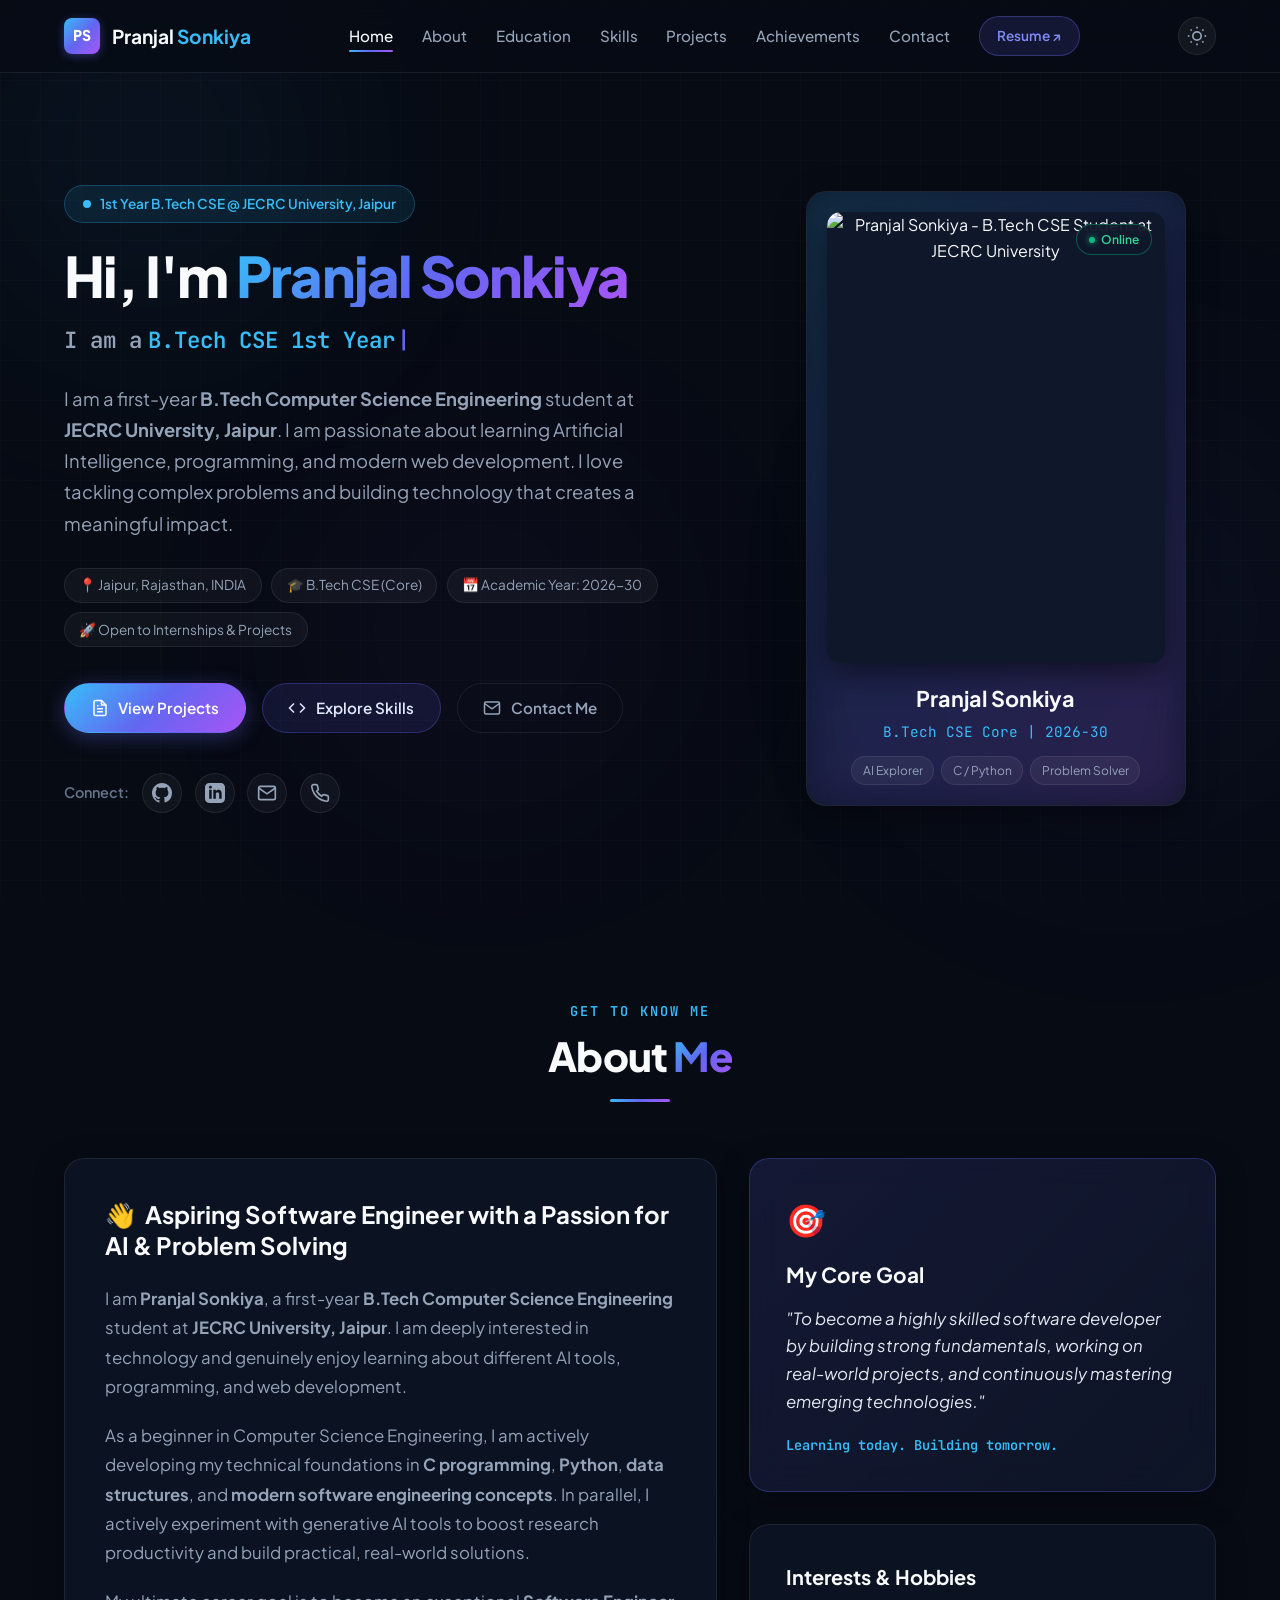
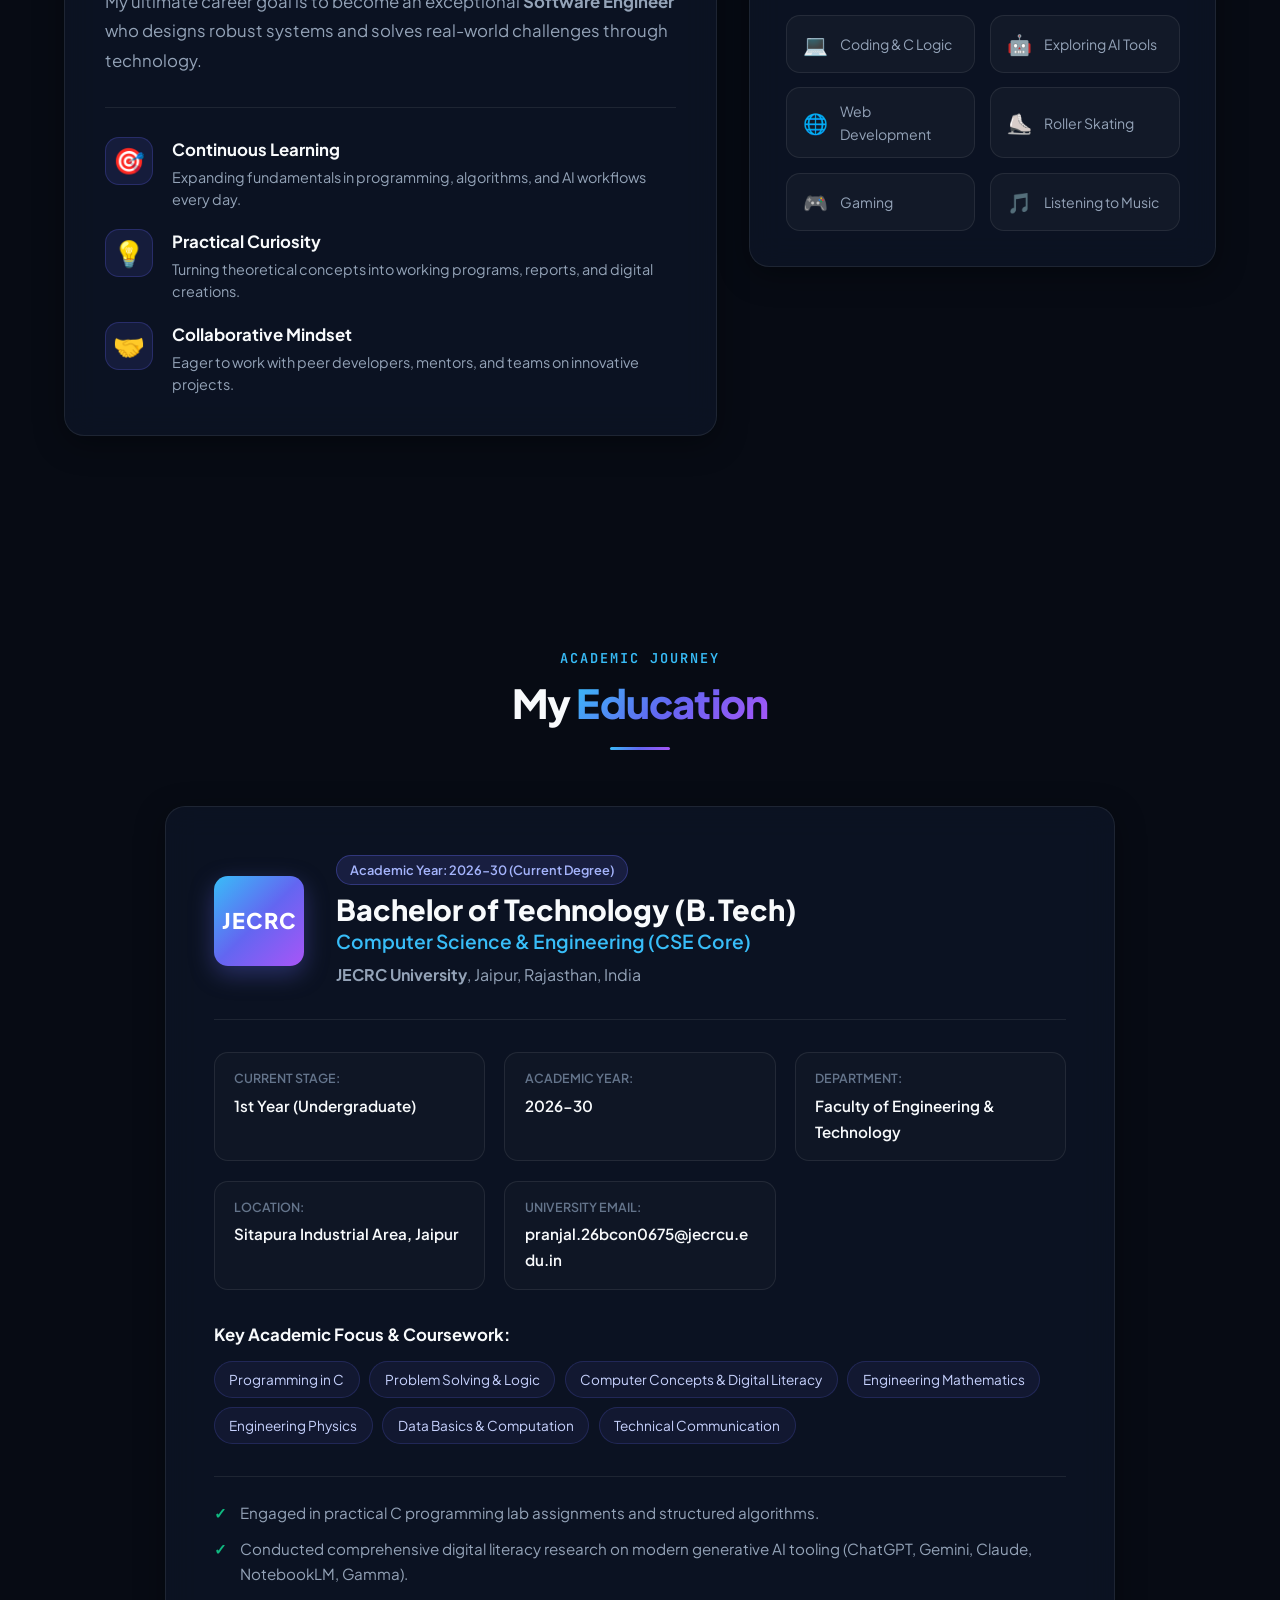
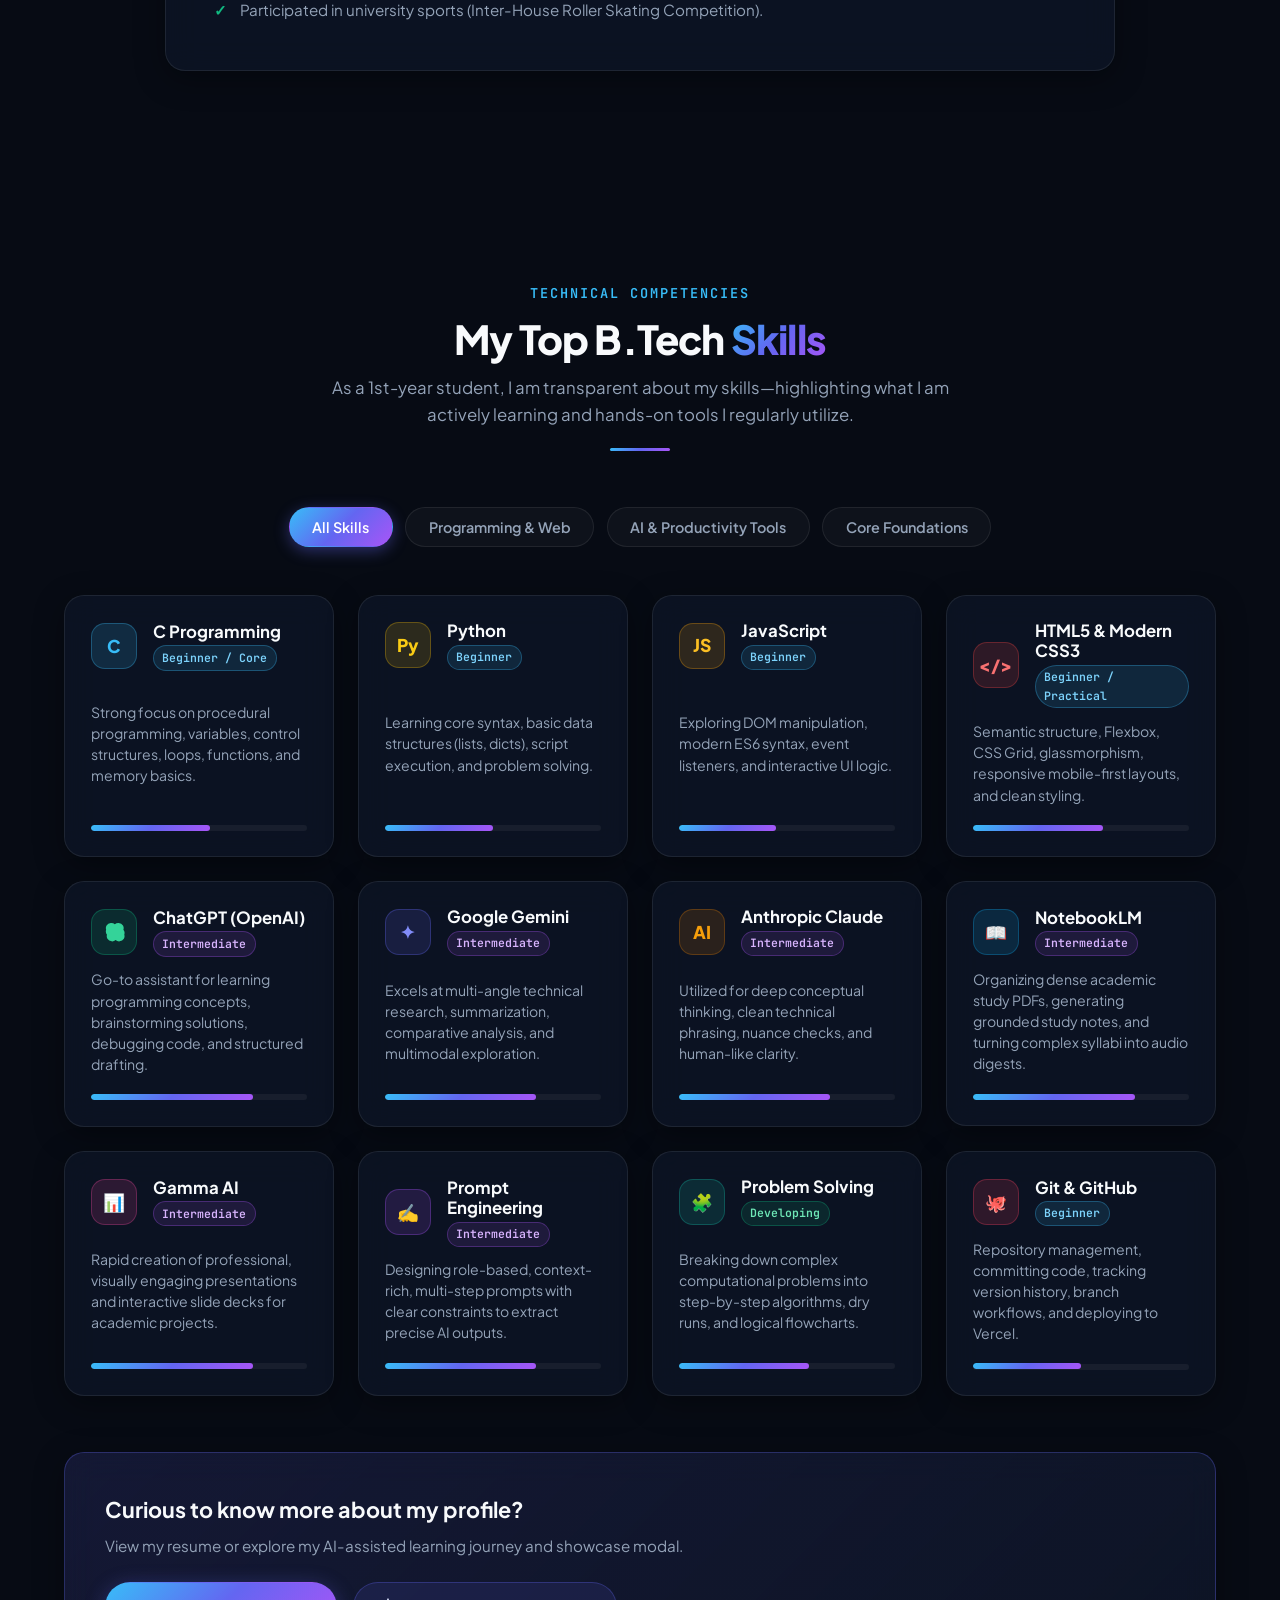
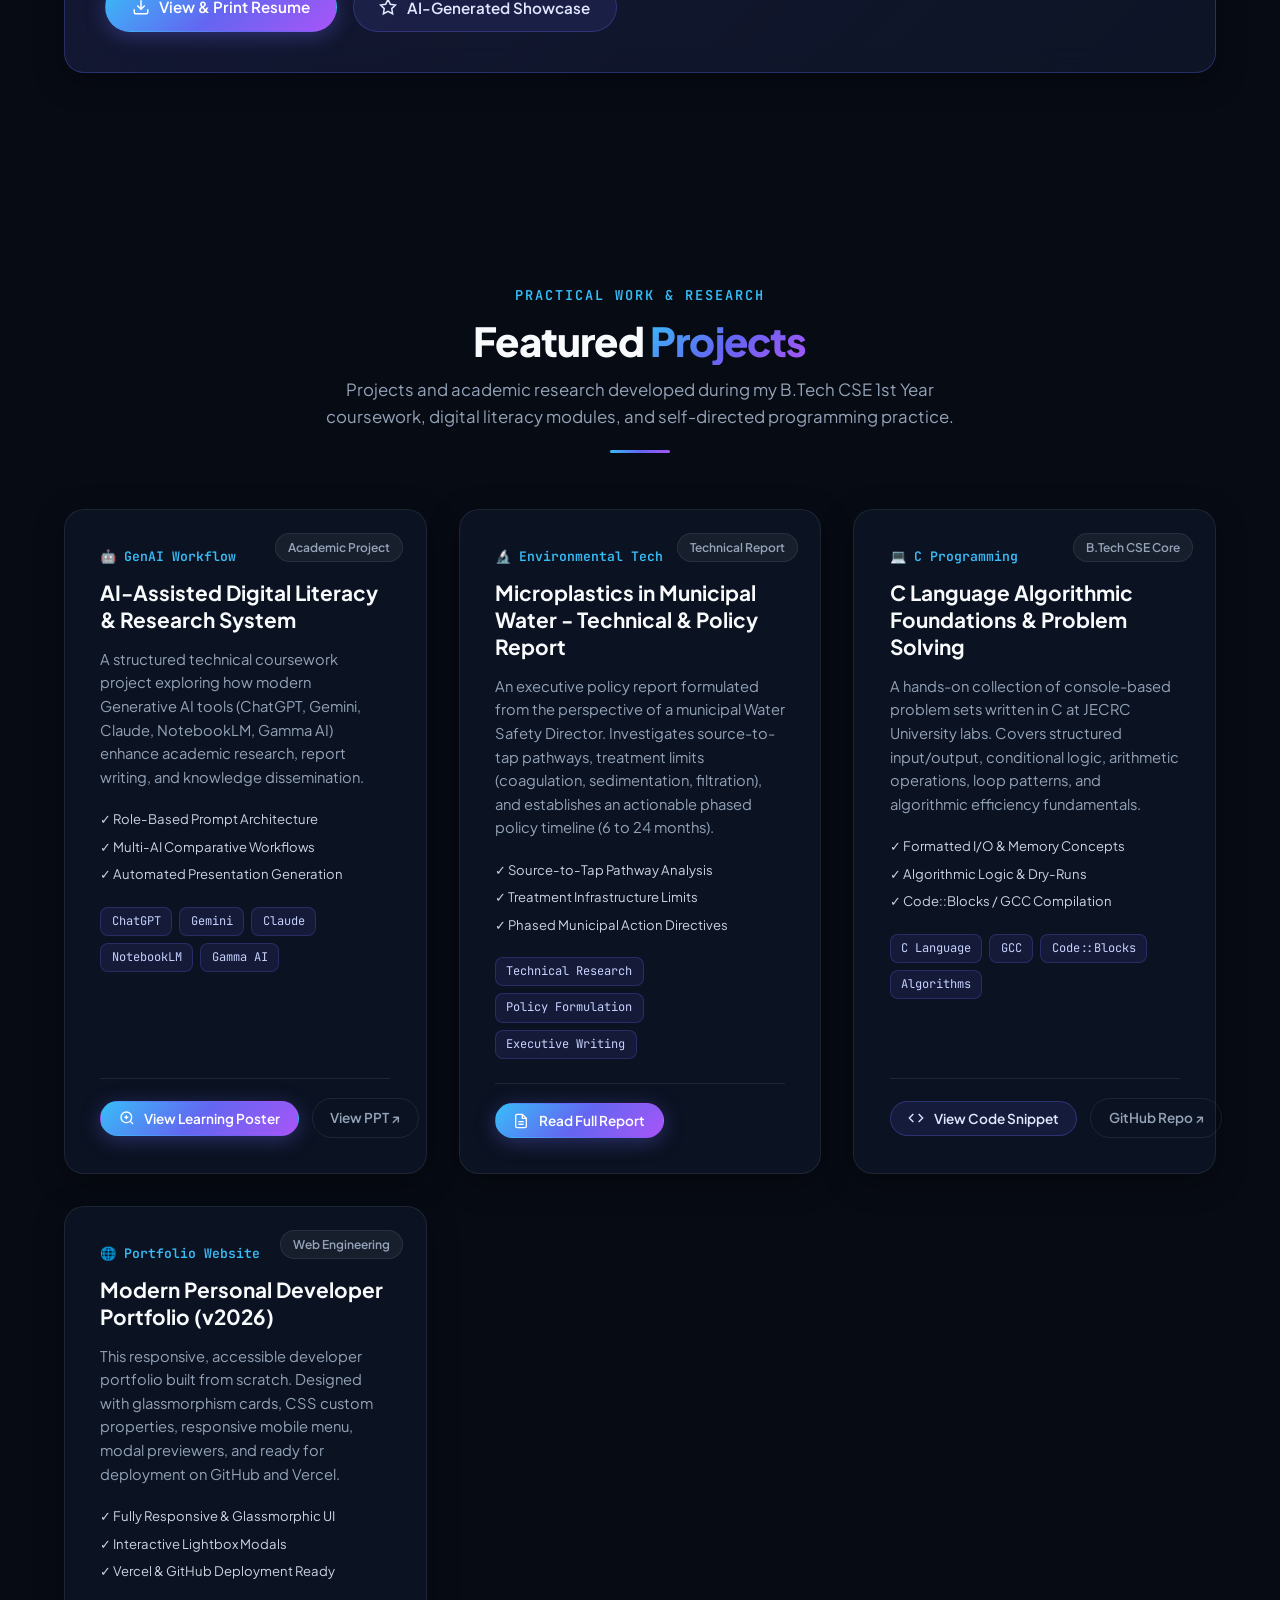
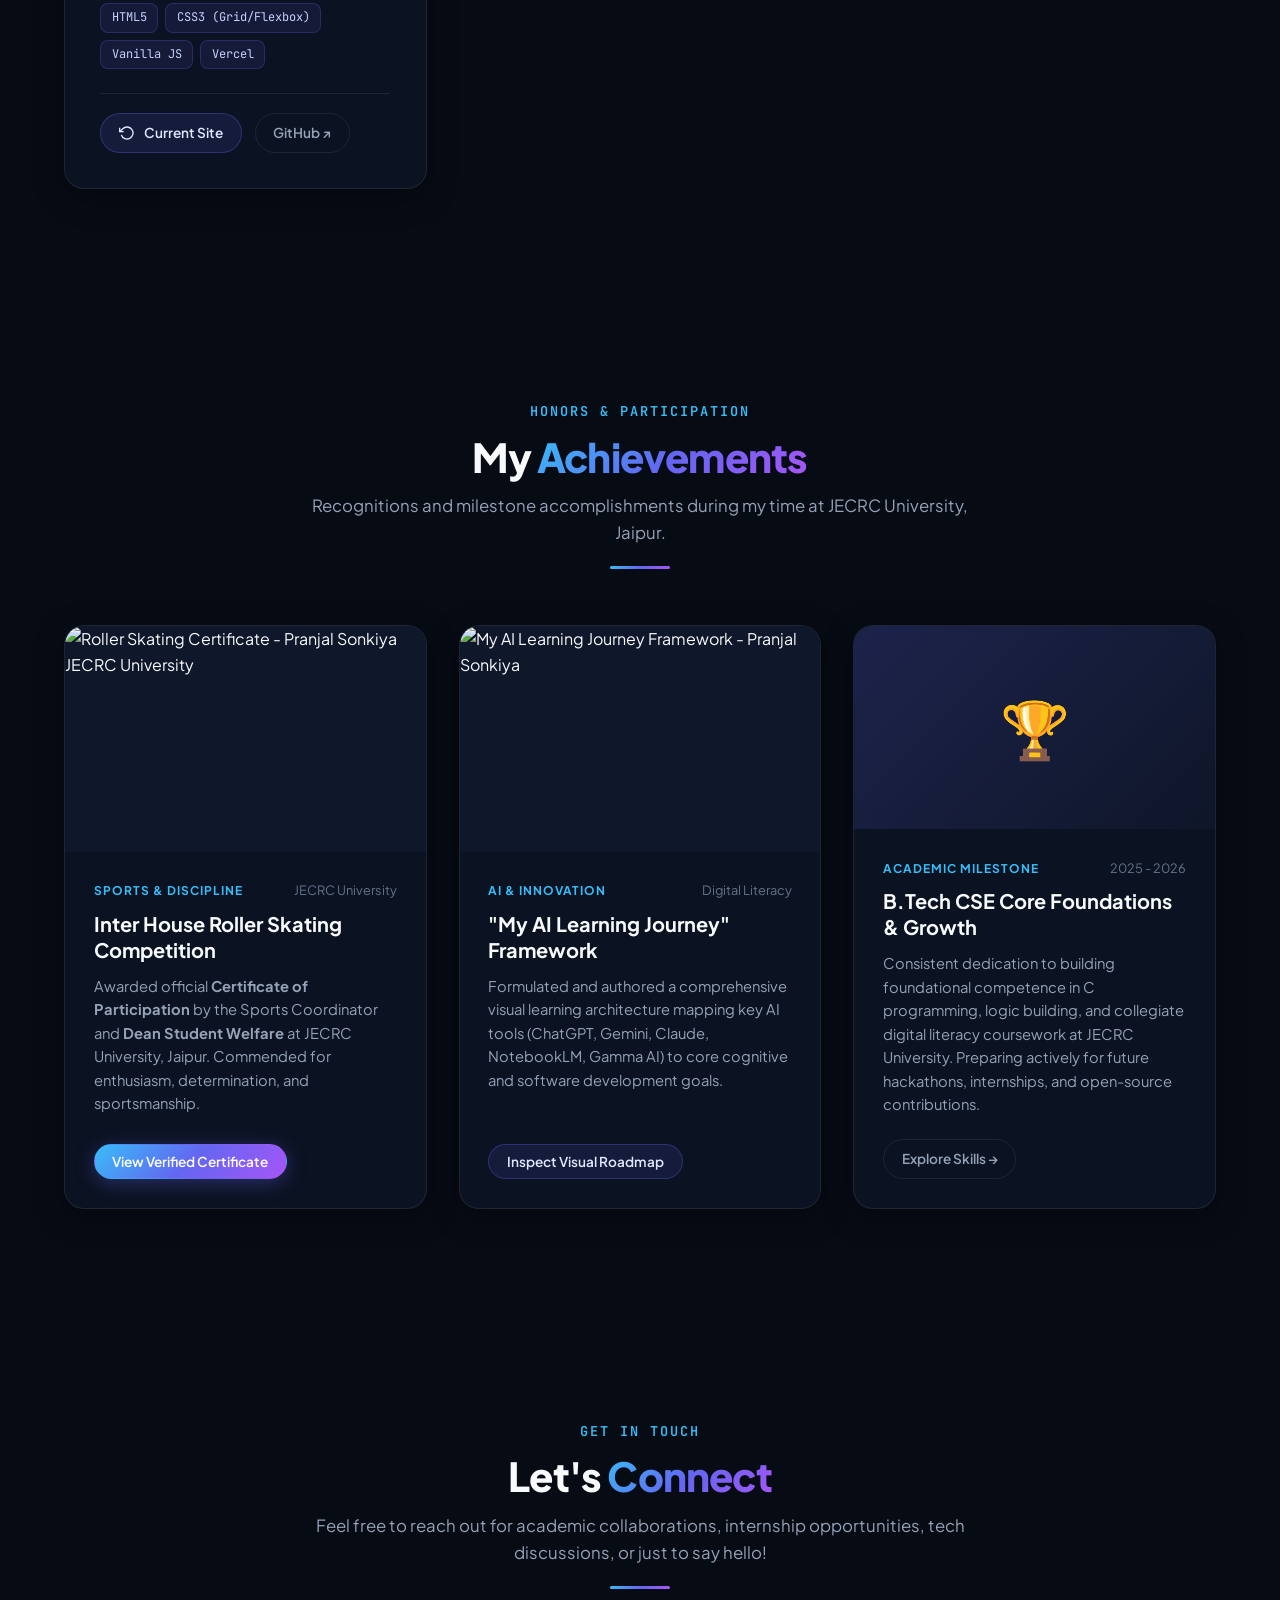
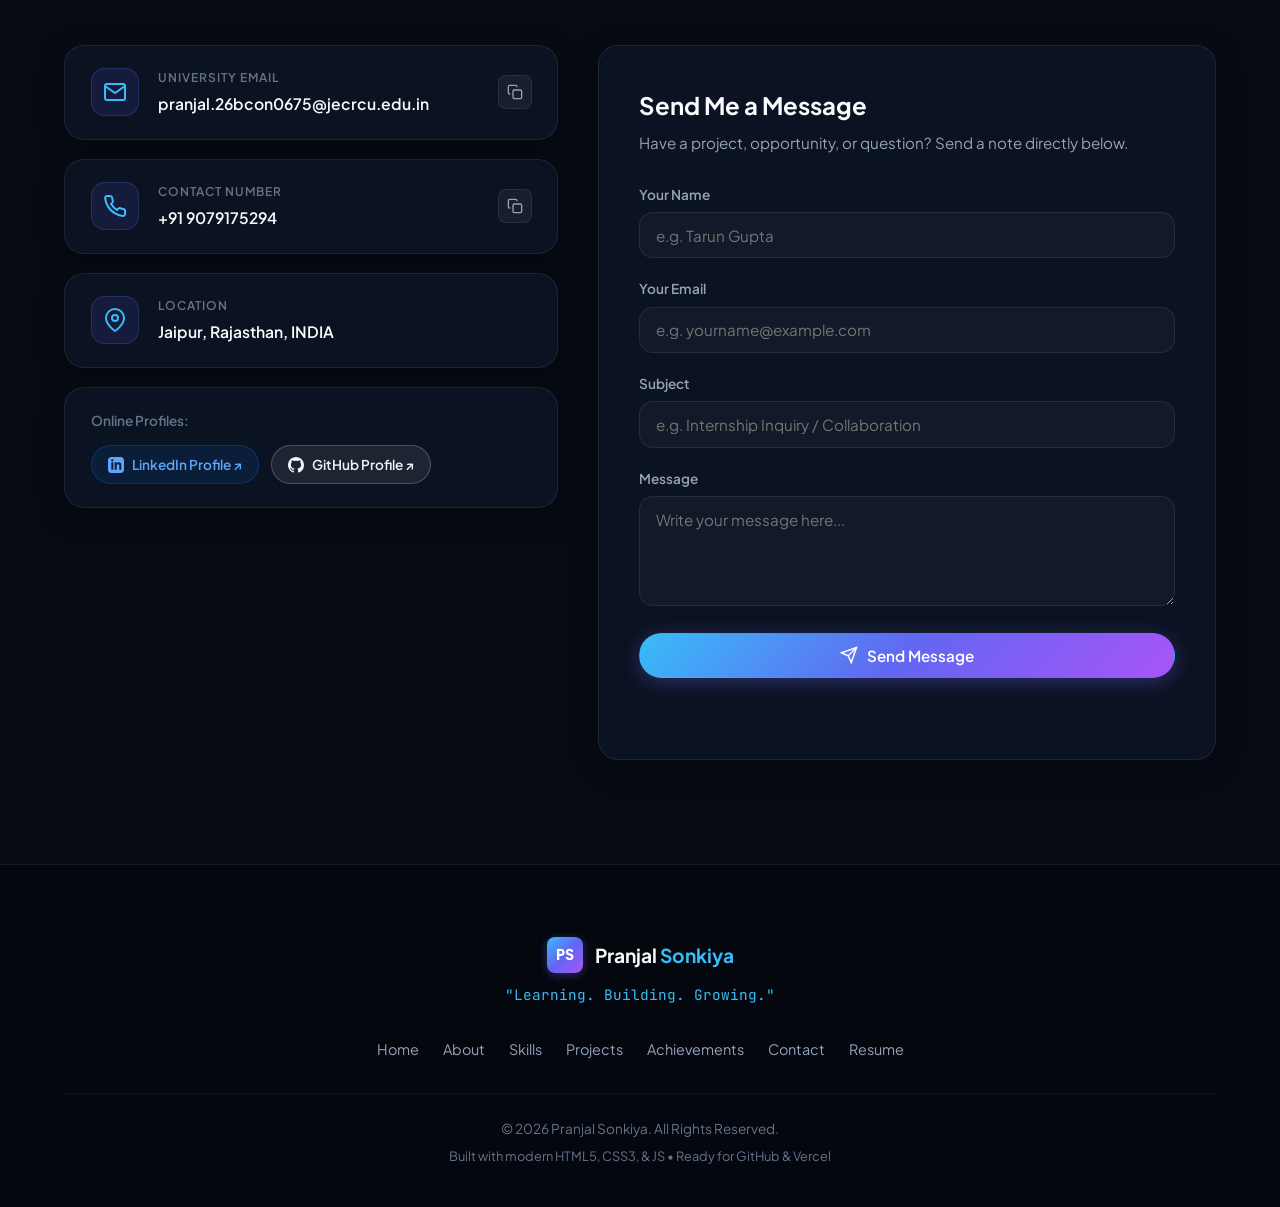
==== index.html @ 9dfc3940 "Add files via upload" ====
<!DOCTYPE html>
<html lang="en">
<head>
  <meta charset="UTF-8">
  <meta name="viewport" content="width=device-width, initial-scale=1.0">
  <title>Pranjal Sonkiya | B.Tech CSE Student & Aspiring Software Engineer</title>
  <meta name="description" content="Official portfolio of Pranjal Sonkiya, 1st Year B.Tech Computer Science Engineering student at JECRC University, Jaipur. Exploring AI tools, programming in C, Python, JavaScript, and modern software development.">
  <meta name="keywords" content="Pranjal Sonkiya, JECRC University, B.Tech CSE, Portfolio, Software Engineer, AI Tools, C Programming, Jaipur">
  <meta name="author" content="Pranjal Sonkiya">
  
  <!-- Open Graph / Social Media -->
  <meta property="og:title" content="Pranjal Sonkiya | B.Tech CSE Student Portfolio">
  <meta property="og:description" content="Portfolio of Pranjal Sonkiya, B.Tech CSE student at JECRC University, Jaipur. Exploring C, Python, Web Dev, and AI tools.">
  <meta property="og:type" content="website">
  <meta property="og:image" content="assets/profile.jpg">
  
  <meta name="theme-color" content="#0a0f1d">

  <!-- Favicon -->
  <link rel="icon" type="image/svg+xml" href="data:image/svg+xml,<svg xmlns='http://www.w3.org/2000/svg' viewBox='0 0 100 100'><rect width='100' height='100' rx='20' fill='%236366f1'/><text x='50%' y='55%' dominant-baseline='central' text-anchor='middle' fill='white' font-size='50' font-family='sans-serif' font-weight='bold'>PS</text></svg>">

  <!-- Google Fonts: Plus Jakarta Sans & JetBrains Mono -->
  <link rel="preconnect" href="https://fonts.googleapis.com">
  <link rel="preconnect" href="https://fonts.gstatic.com" crossorigin>
  <link href="https://fonts.googleapis.com/css2?family=JetBrains+Mono:wght@400;500;600&family=Plus+Jakarta+Sans:wght@300;400;500;600;700;800&display=swap" rel="stylesheet">

  <link rel="stylesheet" href="style.css">
</head>
<body>
  <!-- Background Glow & Grid Elements -->
  <div class="bg-glow bg-glow-1" aria-hidden="true"></div>
  <div class="bg-glow bg-glow-2" aria-hidden="true"></div>
  <div class="bg-glow bg-glow-3" aria-hidden="true"></div>
  <div class="bg-grid-pattern" aria-hidden="true"></div>

  <!-- Header / Navigation -->
  <header class="header" id="navbar">
    <div class="container nav-container">
      <a href="#home" class="logo">
        <span class="logo-badge">PS</span>
        <span class="logo-text">Pranjal <span class="accent-text">Sonkiya</span></span>
      </a>

      <nav class="nav-links" id="navMenu">
        <a href="#home" class="nav-link active">Home</a>
        <a href="#about" class="nav-link">About</a>
        <a href="#education" class="nav-link">Education</a>
        <a href="#skills" class="nav-link">Skills</a>
        <a href="#projects" class="nav-link">Projects</a>
        <a href="#achievements" class="nav-link">Achievements</a>
        <a href="#contact" class="nav-link">Contact</a>
        <a href="resume.html" target="_blank" class="nav-cta-btn">Resume ↗</a>
      </nav>

      <div class="nav-actions">
        <button id="themeToggle" class="icon-btn" aria-label="Toggle visual theme" title="Toggle theme">
          <svg class="sun-icon" viewBox="0 0 24 24" width="20" height="20" fill="none" stroke="currentColor" stroke-width="2"><circle cx="12" cy="12" r="5"/><line x1="12" y1="1" x2="12" y2="3"/><line x1="12" y1="21" x2="12" y2="23"/><line x1="4.22" y1="4.22" x2="5.64" y2="5.64"/><line x1="18.36" y1="18.36" x2="19.78" y2="19.78"/><line x1="1" y1="12" x2="3" y2="12"/><line x1="21" y1="12" x2="23" y2="12"/><line x1="4.22" y1="19.78" x2="5.64" y2="18.36"/><line x1="18.36" y1="5.64" x2="19.78" y2="4.22"/></svg>
        </button>
        <button class="menu-toggle" id="menuToggle" aria-label="Toggle navigation menu">
          <span></span>
          <span></span>
          <span></span>
        </button>
      </div>
    </div>
  </header>

  <main>
    <!-- 1. HOME / HERO SECTION -->
    <section class="hero-section" id="home">
      <div class="container hero-grid">
        <div class="hero-content">
          <div class="status-badge">
            <span class="pulsing-dot"></span>
            <span>1st Year B.Tech CSE @ JECRC University, Jaipur</span>
          </div>

          <h1 class="hero-title">
            Hi, I'm <span class="gradient-text">Pranjal Sonkiya</span>
          </h1>

          <div class="typewriter-container">
            <span class="typewriter-prefix">I am a </span>
            <span class="typewriter-text" id="typewriter"></span>
            <span class="cursor">|</span>
          </div>

          <p class="hero-description">
            I am a first-year <strong>B.Tech Computer Science Engineering</strong> student at 
            <strong>JECRC University, Jaipur</strong>. I am passionate about learning Artificial Intelligence, 
            programming, and modern web development. I love tackling complex problems and building 
            technology that creates a meaningful impact.
          </p>

          <div class="hero-meta-pills">
            <span class="meta-pill">📍 Jaipur, Rajasthan, INDIA</span>
            <span class="meta-pill">🎓 B.Tech CSE (Core)</span>
            <span class="meta-pill">📅 Academic Year: 2026-30</span>
            <span class="meta-pill">🚀 Open to Internships & Projects</span>
          </div>

          <div class="hero-cta-group">
            <a href="#projects" class="btn btn-primary">
              <svg viewBox="0 0 24 24" width="18" height="18" fill="none" stroke="currentColor" stroke-width="2"><path d="M14 2H6a2 2 0 0 0-2 2v16a2 2 0 0 0 2 2h12a2 2 0 0 0 2-2V8z"/><polyline points="14 2 14 8 20 8"/><line x1="16" y1="13" x2="8" y2="13"/><line x1="16" y1="17" x2="8" y2="17"/><polyline points="10 9 9 9 8 9"/></svg>
              View Projects
            </a>
            <a href="#skills" class="btn btn-secondary">
              <svg viewBox="0 0 24 24" width="18" height="18" fill="none" stroke="currentColor" stroke-width="2"><polyline points="16 18 22 12 16 6"/><polyline points="8 6 2 12 8 18"/></svg>
              Explore Skills
            </a>
            <a href="#contact" class="btn btn-ghost">
              <svg viewBox="0 0 24 24" width="18" height="18" fill="none" stroke="currentColor" stroke-width="2"><path d="M4 4h16c1.1 0 2 .9 2 2v12c0 1.1-.9 2-2 2H4c-1.1 0-2-.9-2-2V6c0-1.1.9-2 2-2z"/><polyline points="22,6 12,13 2,6"/></svg>
              Contact Me
            </a>
          </div>

          <!-- Quick Social Links -->
          <div class="hero-socials">
            <span class="social-label">Connect:</span>
            <a href="https://github.com/pranjalsonkiya9" target="_blank" rel="noopener noreferrer" class="social-icon" title="GitHub Profile">
              <svg viewBox="0 0 24 24" width="20" height="20" fill="currentColor"><path d="M12 0C5.37 0 0 5.37 0 12c0 5.31 3.435 9.795 8.205 11.385.6.105.825-.255.825-.57 0-.285-.015-1.23-.015-2.235-3.015.555-3.795-.735-4.035-1.41-.135-.345-.72-1.41-1.23-1.695-.42-.225-1.02-.78-.015-.795.945-.015 1.62.87 1.845 1.23 1.08 1.815 2.805 1.305 3.495.99.105-.78.42-1.305.765-1.605-2.67-.3-5.46-1.335-5.46-5.925 0-1.305.465-2.385 1.23-3.225-.12-.3-.54-1.53.12-3.18 0 0 1.005-.315 3.3 1.23.96-.27 1.98-.405 3-.405s2.04.135 3 .405c2.295-1.56 3.3-1.23 3.3-1.23.66 1.65.24 2.88.12 3.18.765.84 1.23 1.905 1.23 3.225 0 4.605-2.805 5.625-5.475 5.925.435.375.81 1.095.81 2.22 0 1.605-.015 2.895-.015 3.3 0 .315.225.69.825.57A12.02 12.02 0 0024 12c0-6.63-5.37-12-12-12z"/></svg>
            </a>
            <a href="https://www.linkedin.com/in/pranjal-sonkiya-b70b28413/" target="_blank" rel="noopener noreferrer" class="social-icon" title="LinkedIn Profile">
              <svg viewBox="0 0 24 24" width="20" height="20" fill="currentColor"><path d="M19 0h-14c-2.761 0-5 2.239-5 5v14c0 2.761 2.239 5 5 5h14c2.762 0 5-2.239 5-5v-14c0-2.761-2.238-5-5-5zm-11 19h-3v-11h3v11zm-1.5-12.268c-.966 0-1.75-.79-1.75-1.764s.784-1.764 1.75-1.764 1.75.79 1.75 1.764-.783 1.764-1.75 1.764zm13.5 12.268h-3v-5.604c0-3.368-4-3.113-4 0v5.604h-3v-11h3v1.765c1.396-2.586 7-2.777 7 2.476v6.759z"/></svg>
            </a>
            <a href="mailto:pranjal.26bcon0675@jecrcu.edu.in" class="social-icon" title="Send Email">
              <svg viewBox="0 0 24 24" width="20" height="20" fill="none" stroke="currentColor" stroke-width="2"><path d="M4 4h16c1.1 0 2 .9 2 2v12c0 1.1-.9 2-2 2H4c-1.1 0-2-.9-2-2V6c0-1.1.9-2 2-2z"/><polyline points="22,6 12,13 2,6"/></svg>
            </a>
            <a href="tel:9079175294" class="social-icon" title="Call Pranjal">
              <svg viewBox="0 0 24 24" width="20" height="20" fill="none" stroke="currentColor" stroke-width="2"><path d="M22 16.92v3a2 2 0 0 1-2.18 2 19.79 19.79 0 0 1-8.63-3.07 19.5 19.5 0 0 1-6-6 19.79 19.79 0 0 1-3.07-8.67A2 2 0 0 1 4.11 2h3a2 2 0 0 1 2 1.72 12.84 12.84 0 0 0 .7 2.81 2 2 0 0 1-.45 2.11L8.09 9.91a16 16 0 0 0 6 6l1.27-1.27a2 2 0 0 1 2.11-.45 12.84 12.84 0 0 0 2.81.7A2 2 0 0 1 22 16.92z"/></svg>
            </a>
          </div>
        </div>

        <!-- Profile Image Card -->
        <div class="hero-image-wrapper">
          <div class="profile-card glass-card">
            <div class="profile-glow"></div>
            <div class="profile-img-container">
              <img src="assets/profile.jpg" alt="Pranjal Sonkiya - B.Tech CSE Student at JECRC University" class="profile-img" loading="eager">
              <div class="badge-online" title="Ready to collaborate">
                <span class="dot"></span> Online
              </div>
            </div>
            <div class="profile-info-banner">
              <h3 class="profile-name">Pranjal Sonkiya</h3>
              <p class="profile-role">B.Tech CSE Core | 2026-30</p>
              <div class="profile-tags">
                <span class="tag">AI Explorer</span>
                <span class="tag">C / Python</span>
                <span class="tag">Problem Solver</span>
              </div>
            </div>
          </div>
        </div>
      </div>
    </section>

    <!-- 2. ABOUT ME SECTION -->
    <section class="section about-section" id="about">
      <div class="container">
        <div class="section-header">
          <span class="section-subtitle">Get To Know Me</span>
          <h2 class="section-title">About <span class="gradient-text">Me</span></h2>
          <div class="section-divider"></div>
        </div>

        <div class="about-grid">
          <div class="about-main glass-card">
            <h3 class="about-heading">
              <span class="text-icon">👋</span> Aspiring Software Engineer with a Passion for AI & Problem Solving
            </h3>
            <p class="about-text">
              I am <strong>Pranjal Sonkiya</strong>, a first-year <strong>B.Tech Computer Science Engineering</strong> student 
              at <strong>JECRC University, Jaipur</strong>. I am deeply interested in technology and genuinely enjoy 
              learning about different AI tools, programming, and web development.
            </p>
            <p class="about-text">
              As a beginner in Computer Science Engineering, I am actively developing my technical foundations in 
              <strong>C programming</strong>, <strong>Python</strong>, <strong>data structures</strong>, and 
              <strong>modern software engineering concepts</strong>. In parallel, I actively experiment with generative AI 
              tools to boost research productivity and build practical, real-world solutions.
            </p>
            <p class="about-text">
              My ultimate career goal is to become an exceptional <strong>Software Engineer</strong> who designs 
              robust systems and solves real-world challenges through technology.
            </p>

            <div class="about-pillars">
              <div class="pillar-item">
                <div class="pillar-icon">🎯</div>
                <div>
                  <h4>Continuous Learning</h4>
                  <p>Expanding fundamentals in programming, algorithms, and AI workflows every day.</p>
                </div>
              </div>
              <div class="pillar-item">
                <div class="pillar-icon">💡</div>
                <div>
                  <h4>Practical Curiosity</h4>
                  <p>Turning theoretical concepts into working programs, reports, and digital creations.</p>
                </div>
              </div>
              <div class="pillar-item">
                <div class="pillar-icon">🤝</div>
                <div>
                  <h4>Collaborative Mindset</h4>
                  <p>Eager to work with peer developers, mentors, and teams on innovative projects.</p>
                </div>
              </div>
            </div>
          </div>

          <!-- Side Cards: Hobbies & Goal -->
          <div class="about-side">
            <!-- Goal Card -->
            <div class="goal-card glass-card">
              <div class="card-icon-badge">🎯</div>
              <h3>My Core Goal</h3>
              <p>
                "To become a highly skilled software developer by building strong fundamentals, 
                working on real-world projects, and continuously mastering emerging technologies."
              </p>
              <div class="goal-tagline">Learning today. Building tomorrow.</div>
            </div>

            <!-- Hobbies & Interests Grid -->
            <div class="hobbies-card glass-card">
              <h3>Interests & Hobbies</h3>
              <div class="hobbies-grid">
                <div class="hobby-item">
                  <span class="hobby-emoji">💻</span>
                  <span class="hobby-name">Coding & C Logic</span>
                </div>
                <div class="hobby-item">
                  <span class="hobby-emoji">🤖</span>
                  <span class="hobby-name">Exploring AI Tools</span>
                </div>
                <div class="hobby-item">
                  <span class="hobby-emoji">🌐</span>
                  <span class="hobby-name">Web Development</span>
                </div>
                <div class="hobby-item">
                  <span class="hobby-emoji">⛸️</span>
                  <span class="hobby-name">Roller Skating</span>
                </div>
                <div class="hobby-item">
                  <span class="hobby-emoji">🎮</span>
                  <span class="hobby-name">Gaming</span>
                </div>
                <div class="hobby-item">
                  <span class="hobby-emoji">🎵</span>
                  <span class="hobby-name">Listening to Music</span>
                </div>
              </div>
            </div>
          </div>
        </div>
      </div>
    </section>

    <!-- 3. EDUCATION SECTION -->
    <section class="section education-section" id="education">
      <div class="container">
        <div class="section-header">
          <span class="section-subtitle">Academic Journey</span>
          <h2 class="section-title">My <span class="gradient-text">Education</span></h2>
          <div class="section-divider"></div>
        </div>

        <div class="education-card glass-card">
          <div class="edu-header">
            <div class="edu-logo-wrapper">
              <div class="edu-logo-fallback">JECRC</div>
            </div>
            <div class="edu-title-group">
              <div class="edu-badge">Academic Year: 2026-30 (Current Degree)</div>
              <h3 class="edu-degree">Bachelor of Technology (B.Tech)</h3>
              <h4 class="edu-field">Computer Science & Engineering (CSE Core)</h4>
              <p class="edu-institute">
                <strong>JECRC University</strong>, Jaipur, Rajasthan, India
              </p>
            </div>
          </div>

          <div class="edu-details-grid">
            <div class="edu-detail-box">
              <span class="detail-label">Current Stage:</span>
              <span class="detail-value">1st Year (Undergraduate)</span>
            </div>
            <div class="edu-detail-box">
              <span class="detail-label">Academic Year:</span>
              <span class="detail-value">2026-30</span>
            </div>
            <div class="edu-detail-box">
              <span class="detail-label">Department:</span>
              <span class="detail-value">Faculty of Engineering & Technology</span>
            </div>
            <div class="edu-detail-box">
              <span class="detail-label">Location:</span>
              <span class="detail-value">Sitapura Industrial Area, Jaipur</span>
            </div>
            <div class="edu-detail-box">
              <span class="detail-label">University Email:</span>
              <span class="detail-value">pranjal.26bcon0675@jecrcu.edu.in</span>
            </div>
          </div>

          <div class="edu-coursework">
            <h4 class="coursework-title">Key Academic Focus & Coursework:</h4>
            <div class="coursework-tags">
              <span class="course-tag">Programming in C</span>
              <span class="course-tag">Problem Solving & Logic</span>
              <span class="course-tag">Computer Concepts & Digital Literacy</span>
              <span class="course-tag">Engineering Mathematics</span>
              <span class="course-tag">Engineering Physics</span>
              <span class="course-tag">Data Basics & Computation</span>
              <span class="course-tag">Technical Communication</span>
            </div>
          </div>

          <div class="edu-highlights">
            <div class="highlight-item">
              <span class="highlight-bullet">✓</span>
              <span>Engaged in practical C programming lab assignments and structured algorithms.</span>
            </div>
            <div class="highlight-item">
              <span class="highlight-bullet">✓</span>
              <span>Conducted comprehensive digital literacy research on modern generative AI tooling (ChatGPT, Gemini, Claude, NotebookLM, Gamma).</span>
            </div>
            <div class="highlight-item">
              <span class="highlight-bullet">✓</span>
              <span>Participated in university sports (Inter-House Roller Skating Competition).</span>
            </div>
          </div>
        </div>
      </div>
    </section>

    <!-- 4. SKILLS SECTION -->
    <section class="section skills-section" id="skills">
      <div class="container">
        <div class="section-header">
          <span class="section-subtitle">Technical Competencies</span>
          <h2 class="section-title">My Top B.Tech <span class="gradient-text">Skills</span></h2>
          <p class="section-desc">
            As a 1st-year student, I am transparent about my skills—highlighting what I am actively learning 
            and hands-on tools I regularly utilize.
          </p>
          <div class="section-divider"></div>
        </div>

        <!-- Filter Buttons -->
        <div class="skills-filter-container">
          <button class="filter-btn active" data-filter="all">All Skills</button>
          <button class="filter-btn" data-filter="programming">Programming & Web</button>
          <button class="filter-btn" data-filter="ai">AI & Productivity Tools</button>
          <button class="filter-btn" data-filter="foundations">Core Foundations</button>
        </div>

        <!-- Skills Grid -->
        <div class="skills-grid" id="skillsGrid">
          <!-- 1. C Programming -->
          <div class="skill-card glass-card" data-category="programming">
            <div class="skill-header">
              <div class="skill-icon-circle c-bg">C</div>
              <div class="skill-title-block">
                <h3>C Programming</h3>
                <span class="skill-level beginner">Beginner / Core</span>
              </div>
            </div>
            <p class="skill-desc">
              Strong focus on procedural programming, variables, control structures, loops, functions, and memory basics.
            </p>
            <div class="skill-meter"><div class="skill-progress" style="width: 55%"></div></div>
          </div>

          <!-- 2. Python -->
          <div class="skill-card glass-card" data-category="programming">
            <div class="skill-header">
              <div class="skill-icon-circle python-bg">Py</div>
              <div class="skill-title-block">
                <h3>Python</h3>
                <span class="skill-level beginner">Beginner</span>
              </div>
            </div>
            <p class="skill-desc">
              Learning core syntax, basic data structures (lists, dicts), script execution, and problem solving.
            </p>
            <div class="skill-meter"><div class="skill-progress" style="width: 50%"></div></div>
          </div>

          <!-- 3. JavaScript -->
          <div class="skill-card glass-card" data-category="programming">
            <div class="skill-header">
              <div class="skill-icon-circle js-bg">JS</div>
              <div class="skill-title-block">
                <h3>JavaScript</h3>
                <span class="skill-level beginner">Beginner</span>
              </div>
            </div>
            <p class="skill-desc">
              Exploring DOM manipulation, modern ES6 syntax, event listeners, and interactive UI logic.
            </p>
            <div class="skill-meter"><div class="skill-progress" style="width: 45%"></div></div>
          </div>

          <!-- 4. HTML5 & CSS3 -->
          <div class="skill-card glass-card" data-category="programming">
            <div class="skill-header">
              <div class="skill-icon-circle web-bg">&lt;/&gt;</div>
              <div class="skill-title-block">
                <h3>HTML5 & Modern CSS3</h3>
                <span class="skill-level beginner">Beginner / Practical</span>
              </div>
            </div>
            <p class="skill-desc">
              Semantic structure, Flexbox, CSS Grid, glassmorphism, responsive mobile-first layouts, and clean styling.
            </p>
            <div class="skill-meter"><div class="skill-progress" style="width: 60%"></div></div>
          </div>

          <!-- 5. ChatGPT -->
          <div class="skill-card glass-card" data-category="ai">
            <div class="skill-header">
              <div class="skill-icon-circle chatgpt-bg">
                <svg viewBox="0 0 24 24" width="22" height="22" fill="currentColor"><path d="M22.28 9.5a5.57 5.57 0 0 0-.47-4.52 5.72 5.72 0 0 0-4.64-2.82 5.55 5.55 0 0 0-4.27 1.48A5.7 5.7 0 0 0 8.5 2.16a5.72 5.72 0 0 0-4.63 2.83 5.58 5.58 0 0 0-.48 4.51 5.72 5.72 0 0 0 .96 5.37 5.57 5.57 0 0 0 .47 4.52 5.72 5.72 0 0 0 4.64 2.82 5.56 5.56 0 0 0 4.27-1.48 5.7 5.7 0 0 0 4.4 1.48 5.72 5.72 0 0 0 4.63-2.83 5.58 5.58 0 0 0 .48-4.51 5.72 5.72 0 0 0-.96-5.37z"/></svg>
              </div>
              <div class="skill-title-block">
                <h3>ChatGPT (OpenAI)</h3>
                <span class="skill-level intermediate">Intermediate</span>
              </div>
            </div>
            <p class="skill-desc">
              Go-to assistant for learning programming concepts, brainstorming solutions, debugging code, and structured drafting.
            </p>
            <div class="skill-meter"><div class="skill-progress" style="width: 75%"></div></div>
          </div>

          <!-- 6. Google Gemini -->
          <div class="skill-card glass-card" data-category="ai">
            <div class="skill-header">
              <div class="skill-icon-circle gemini-bg">✦</div>
              <div class="skill-title-block">
                <h3>Google Gemini</h3>
                <span class="skill-level intermediate">Intermediate</span>
              </div>
            </div>
            <p class="skill-desc">
              Excels at multi-angle technical research, summarization, comparative analysis, and multimodal exploration.
            </p>
            <div class="skill-meter"><div class="skill-progress" style="width: 70%"></div></div>
          </div>

          <!-- 7. Claude -->
          <div class="skill-card glass-card" data-category="ai">
            <div class="skill-header">
              <div class="skill-icon-circle claude-bg">AI</div>
              <div class="skill-title-block">
                <h3>Anthropic Claude</h3>
                <span class="skill-level intermediate">Intermediate</span>
              </div>
            </div>
            <p class="skill-desc">
              Utilized for deep conceptual thinking, clean technical phrasing, nuance checks, and human-like clarity.
            </p>
            <div class="skill-meter"><div class="skill-progress" style="width: 70%"></div></div>
          </div>

          <!-- 8. NotebookLM -->
          <div class="skill-card glass-card" data-category="ai">
            <div class="skill-header">
              <div class="skill-icon-circle notebooklm-bg">📖</div>
              <div class="skill-title-block">
                <h3>NotebookLM</h3>
                <span class="skill-level intermediate">Intermediate</span>
              </div>
            </div>
            <p class="skill-desc">
              Organizing dense academic study PDFs, generating grounded study notes, and turning complex syllabi into audio digests.
            </p>
            <div class="skill-meter"><div class="skill-progress" style="width: 75%"></div></div>
          </div>

          <!-- 9. Gamma AI -->
          <div class="skill-card glass-card" data-category="ai">
            <div class="skill-header">
              <div class="skill-icon-circle gamma-bg">📊</div>
              <div class="skill-title-block">
                <h3>Gamma AI</h3>
                <span class="skill-level intermediate">Intermediate</span>
              </div>
            </div>
            <p class="skill-desc">
              Rapid creation of professional, visually engaging presentations and interactive slide decks for academic projects.
            </p>
            <div class="skill-meter"><div class="skill-progress" style="width: 75%"></div></div>
          </div>

          <!-- 10. Prompt Engineering -->
          <div class="skill-card glass-card" data-category="ai">
            <div class="skill-header">
              <div class="skill-icon-circle prompt-bg">✍️</div>
              <div class="skill-title-block">
                <h3>Prompt Engineering</h3>
                <span class="skill-level intermediate">Intermediate</span>
              </div>
            </div>
            <p class="skill-desc">
              Designing role-based, context-rich, multi-step prompts with clear constraints to extract precise AI outputs.
            </p>
            <div class="skill-meter"><div class="skill-progress" style="width: 70%"></div></div>
          </div>

          <!-- 11. Problem Solving & Logic -->
          <div class="skill-card glass-card" data-category="foundations">
            <div class="skill-header">
              <div class="skill-icon-circle logic-bg">🧩</div>
              <div class="skill-title-block">
                <h3>Problem Solving</h3>
                <span class="skill-level developing">Developing</span>
              </div>
            </div>
            <p class="skill-desc">
              Breaking down complex computational problems into step-by-step algorithms, dry runs, and logical flowcharts.
            </p>
            <div class="skill-meter"><div class="skill-progress" style="width: 60%"></div></div>
          </div>

          <!-- 12. Git & GitHub -->
          <div class="skill-card glass-card" data-category="foundations">
            <div class="skill-header">
              <div class="skill-icon-circle git-bg">🐙</div>
              <div class="skill-title-block">
                <h3>Git & GitHub</h3>
                <span class="skill-level beginner">Beginner</span>
              </div>
            </div>
            <p class="skill-desc">
              Repository management, committing code, tracking version history, branch workflows, and deploying to Vercel.
            </p>
            <div class="skill-meter"><div class="skill-progress" style="width: 50%"></div></div>
          </div>
        </div>

        <!-- Action Banners for Resume & AI Certification Showcase -->
        <div class="skills-cta-box glass-card">
          <div class="cta-box-content">
            <h3>Curious to know more about my profile?</h3>
            <p>View my resume or explore my AI-assisted learning journey and showcase modal.</p>
          </div>
          <div class="cta-box-buttons">
            <a href="resume.html" target="_blank" class="btn btn-primary">
              <svg viewBox="0 0 24 24" width="18" height="18" fill="none" stroke="currentColor" stroke-width="2"><path d="M21 15v4a2 2 0 0 1-2 2H5a2 2 0 0 1-2-2v-4"/><polyline points="7 10 12 15 17 10"/><line x1="12" y1="15" x2="12" y2="3"/></svg>
              View & Print Resume
            </a>
            <button class="btn btn-secondary" id="openAiShowcaseBtn">
              <svg viewBox="0 0 24 24" width="18" height="18" fill="none" stroke="currentColor" stroke-width="2"><polygon points="12 2 15.09 8.26 22 9.27 17 14.14 18.18 21.02 12 17.77 5.82 21.02 7 14.14 2 9.27 8.91 8.26 12 2"/></svg>
              AI-Generated Showcase
            </button>
          </div>
        </div>
      </div>
    </section>

    <!-- 5. PROJECTS SECTION -->
    <section class="section projects-section" id="projects">
      <div class="container">
        <div class="section-header">
          <span class="section-subtitle">Practical Work & Research</span>
          <h2 class="section-title">Featured <span class="gradient-text">Projects</span></h2>
          <p class="section-desc">
            Projects and academic research developed during my B.Tech CSE 1st Year coursework, digital literacy 
            modules, and self-directed programming practice.
          </p>
          <div class="section-divider"></div>
        </div>

        <div class="projects-grid">
          <!-- Project 1: AI Digital Literacy & Workflows -->
          <div class="project-card glass-card">
            <div class="project-badge">Academic Project</div>
            <div class="project-body">
              <div class="project-icon-tag">🤖 GenAI Workflow</div>
              <h3 class="project-title">AI-Assisted Digital Literacy & Research System</h3>
              <p class="project-text">
                A structured technical coursework project exploring how modern Generative AI tools 
                (ChatGPT, Gemini, Claude, NotebookLM, Gamma AI) enhance academic research, report writing, 
                and knowledge dissemination.
              </p>
              <div class="project-features">
                <span class="feature-item">✓ Role-Based Prompt Architecture</span>
                <span class="feature-item">✓ Multi-AI Comparative Workflows</span>
                <span class="feature-item">✓ Automated Presentation Generation</span>
              </div>
              <div class="project-tech-tags">
                <span class="tech-tag">ChatGPT</span>
                <span class="tech-tag">Gemini</span>
                <span class="tech-tag">Claude</span>
                <span class="tech-tag">NotebookLM</span>
                <span class="tech-tag">Gamma AI</span>
              </div>
            </div>
            <div class="project-footer">
              <button class="btn btn-sm btn-primary" id="openAiJourneyModalBtn">
                <svg viewBox="0 0 24 24" width="16" height="16" fill="none" stroke="currentColor" stroke-width="2"><circle cx="11" cy="11" r="8"/><line x1="21" y1="21" x2="16.65" y2="16.65"/><line x1="11" y1="8" x2="11" y2="14"/><line x1="8" y1="11" x2="14" y2="11"/></svg>
                View Learning Poster
              </button>
              <a href="https://acrobat.adobe.com/id/urn:aaid:sc:ap:a3358d25-738e-41ec-baa2-151f891d46e9" target="_blank" rel="noopener noreferrer" class="btn btn-sm btn-ghost" title="Gamma Presentation">
                View PPT ↗
              </a>
            </div>
          </div>

          <!-- Project 2: Microplastics Executive Policy Report -->
          <div class="project-card glass-card">
            <div class="project-badge">Technical Report</div>
            <div class="project-body">
              <div class="project-icon-tag">🔬 Environmental Tech</div>
              <h3 class="project-title">Microplastics in Municipal Water - Technical & Policy Report</h3>
              <p class="project-text">
                An executive policy report formulated from the perspective of a municipal Water Safety Director. 
                Investigates source-to-tap pathways, treatment limits (coagulation, sedimentation, filtration), 
                and establishes an actionable phased policy timeline (6 to 24 months).
              </p>
              <div class="project-features">
                <span class="feature-item">✓ Source-to-Tap Pathway Analysis</span>
                <span class="feature-item">✓ Treatment Infrastructure Limits</span>
                <span class="feature-item">✓ Phased Municipal Action Directives</span>
              </div>
              <div class="project-tech-tags">
                <span class="tech-tag">Technical Research</span>
                <span class="tech-tag">Policy Formulation</span>
                <span class="tech-tag">Executive Writing</span>
              </div>
            </div>
            <div class="project-footer">
              <button class="btn btn-sm btn-primary" id="openReportModalBtn">
                <svg viewBox="0 0 24 24" width="16" height="16" fill="none" stroke="currentColor" stroke-width="2"><path d="M14 2H6a2 2 0 0 0-2 2v16a2 2 0 0 0 2 2h12a2 2 0 0 0 2-2V8z"/><polyline points="14 2 14 8 20 8"/><line x1="16" y1="13" x2="8" y2="13"/><line x1="16" y1="17" x2="8" y2="17"/></svg>
                Read Full Report
              </button>
            </div>
          </div>

          <!-- Project 3: C Programming Problem Solving Lab -->
          <div class="project-card glass-card">
            <div class="project-badge">B.Tech CSE Core</div>
            <div class="project-body">
              <div class="project-icon-tag">💻 C Programming</div>
              <h3 class="project-title">C Language Algorithmic Foundations & Problem Solving</h3>
              <p class="project-text">
                A hands-on collection of console-based problem sets written in C at JECRC University labs. 
                Covers structured input/output, conditional logic, arithmetic operations, loop patterns, 
                and algorithmic efficiency fundamentals.
              </p>
              <div class="project-features">
                <span class="feature-item">✓ Formatted I/O & Memory Concepts</span>
                <span class="feature-item">✓ Algorithmic Logic & Dry-Runs</span>
                <span class="feature-item">✓ Code::Blocks / GCC Compilation</span>
              </div>
              <div class="project-tech-tags">
                <span class="tech-tag">C Language</span>
                <span class="tech-tag">GCC</span>
                <span class="tech-tag">Code::Blocks</span>
                <span class="tech-tag">Algorithms</span>
              </div>
            </div>
            <div class="project-footer">
              <button class="btn btn-sm btn-secondary" id="openCodeModalBtn">
                <svg viewBox="0 0 24 24" width="16" height="16" fill="none" stroke="currentColor" stroke-width="2"><polyline points="16 18 22 12 16 6"/><polyline points="8 6 2 12 8 18"/></svg>
                View Code Snippet
              </button>
              <a href="https://github.com/pranjalsonkiya9" target="_blank" rel="noopener noreferrer" class="btn btn-sm btn-ghost">
                GitHub Repo ↗
              </a>
            </div>
          </div>

          <!-- Project 4: Interactive Developer Portfolio -->
          <div class="project-card glass-card">
            <div class="project-badge">Web Engineering</div>
            <div class="project-body">
              <div class="project-icon-tag">🌐 Portfolio Website</div>
              <h3 class="project-title">Modern Personal Developer Portfolio (v2026)</h3>
              <p class="project-text">
                This responsive, accessible developer portfolio built from scratch. Designed with glassmorphism 
                cards, CSS custom properties, responsive mobile menu, modal previewers, and ready for deployment 
                on GitHub and Vercel.
              </p>
              <div class="project-features">
                <span class="feature-item">✓ Fully Responsive & Glassmorphic UI</span>
                <span class="feature-item">✓ Interactive Lightbox Modals</span>
                <span class="feature-item">✓ Vercel & GitHub Deployment Ready</span>
              </div>
              <div class="project-tech-tags">
                <span class="tech-tag">HTML5</span>
                <span class="tech-tag">CSS3 (Grid/Flexbox)</span>
                <span class="tech-tag">Vanilla JS</span>
                <span class="tech-tag">Vercel</span>
              </div>
            </div>
            <div class="project-footer">
              <a href="#home" class="btn btn-sm btn-secondary">
                <svg viewBox="0 0 24 24" width="16" height="16" fill="none" stroke="currentColor" stroke-width="2"><polyline points="1 4 1 10 7 10"/><path d="M3.51 15a9 9 0 1 0 2.13-9.36L1 10"/></svg>
                Current Site
              </a>
              <a href="https://github.com/pranjalsonkiya9" target="_blank" rel="noopener noreferrer" class="btn btn-sm btn-ghost">
                GitHub ↗
              </a>
            </div>
          </div>
        </div>
      </div>
    </section>

    <!-- 6. ACHIEVEMENTS & EXTRACURRICULARS SECTION -->
    <section class="section achievements-section" id="achievements">
      <div class="container">
        <div class="section-header">
          <span class="section-subtitle">Honors & Participation</span>
          <h2 class="section-title">My <span class="gradient-text">Achievements</span></h2>
          <p class="section-desc">
            Recognitions and milestone accomplishments during my time at JECRC University, Jaipur.
          </p>
          <div class="section-divider"></div>
        </div>

        <div class="achievements-grid">
          <!-- Achievement 1: Roller Skating Certificate -->
          <div class="achievement-card glass-card">
            <div class="achievement-image-box">
              <img src="assets/roller_skating_certificate.jpg" alt="Roller Skating Certificate - Pranjal Sonkiya JECRC University" class="cert-thumbnail" loading="lazy">
              <div class="cert-overlay">
                <button class="btn btn-sm btn-light" id="openCertModalBtn">
                  <svg viewBox="0 0 24 24" width="16" height="16" fill="none" stroke="currentColor" stroke-width="2"><circle cx="11" cy="11" r="8"/><line x1="21" y1="21" x2="16.65" y2="16.65"/><line x1="11" y1="8" x2="11" y2="14"/><line x1="8" y1="11" x2="14" y2="11"/></svg>
                  Click to Expand
                </button>
              </div>
            </div>
            <div class="achievement-body">
              <div class="achievement-meta">
                <span class="achieve-tag">Sports & Discipline</span>
                <span class="achieve-date">JECRC University</span>
              </div>
              <h3 class="achieve-title">Inter House Roller Skating Competition</h3>
              <p class="achieve-desc">
                Awarded official <strong>Certificate of Participation</strong> by the Sports Coordinator and 
                <strong>Dean Student Welfare</strong> at JECRC University, Jaipur. Commended for enthusiasm, 
                determination, and sportsmanship.
              </p>
              <div class="achieve-actions">
                <button class="btn btn-sm btn-primary" id="openCertModalBtn2">
                  View Verified Certificate
                </button>
              </div>
            </div>
          </div>

          <!-- Achievement 2: AI Learning Journey Infographic Showcase -->
          <div class="achievement-card glass-card">
            <div class="achievement-image-box">
              <img src="assets/ai_learning_journey.png" alt="My AI Learning Journey Framework - Pranjal Sonkiya" class="cert-thumbnail" loading="lazy">
              <div class="cert-overlay">
                <button class="btn btn-sm btn-light" id="openAiJourneyModalBtn2">
                  <svg viewBox="0 0 24 24" width="16" height="16" fill="none" stroke="currentColor" stroke-width="2"><circle cx="11" cy="11" r="8"/><line x1="21" y1="21" x2="16.65" y2="16.65"/><line x1="11" y1="8" x2="11" y2="14"/><line x1="8" y1="11" x2="14" y2="11"/></svg>
                  Click to Expand
                </button>
              </div>
            </div>
            <div class="achievement-body">
              <div class="achievement-meta">
                <span class="achieve-tag">AI & Innovation</span>
                <span class="achieve-date">Digital Literacy</span>
              </div>
              <h3 class="achieve-title">"My AI Learning Journey" Framework</h3>
              <p class="achieve-desc">
                Formulated and authored a comprehensive visual learning architecture mapping key AI tools 
                (ChatGPT, Gemini, Claude, NotebookLM, Gamma AI) to core cognitive and software development goals.
              </p>
              <div class="achieve-actions">
                <button class="btn btn-sm btn-secondary" id="openAiJourneyModalBtn3">
                  Inspect Visual Roadmap
                </button>
              </div>
            </div>
          </div>

          <!-- Achievement 3: B.Tech 1st Year Milestones -->
          <div class="achievement-card glass-card">
            <div class="achievement-icon-placeholder">
              <div class="placeholder-icon">🏆</div>
            </div>
            <div class="achievement-body">
              <div class="achievement-meta">
                <span class="achieve-tag">Academic Milestone</span>
                <span class="achieve-date">2025 - 2026</span>
              </div>
              <h3 class="achieve-title">B.Tech CSE Core Foundations & Growth</h3>
              <p class="achieve-desc">
                Consistent dedication to building foundational competence in C programming, logic building, 
                and collegiate digital literacy coursework at JECRC University. Preparing actively for future hackathons, 
                internships, and open-source contributions.
              </p>
              <div class="achieve-actions">
                <a href="#skills" class="btn btn-sm btn-ghost">Explore Skills &rarr;</a>
              </div>
            </div>
          </div>
        </div>
      </div>
    </section>

    <!-- 7. CONTACT SECTION -->
    <section class="section contact-section" id="contact">
      <div class="container">
        <div class="section-header">
          <span class="section-subtitle">Get In Touch</span>
          <h2 class="section-title">Let's <span class="gradient-text">Connect</span></h2>
          <p class="section-desc">
            Feel free to reach out for academic collaborations, internship opportunities, tech discussions, 
            or just to say hello!
          </p>
          <div class="section-divider"></div>
        </div>

        <div class="contact-grid">
          <!-- Contact Info Cards -->
          <div class="contact-info-cards">
            <!-- Email Card -->
            <div class="contact-info-card glass-card">
              <div class="info-card-icon">
                <svg viewBox="0 0 24 24" width="24" height="24" fill="none" stroke="currentColor" stroke-width="2"><path d="M4 4h16c1.1 0 2 .9 2 2v12c0 1.1-.9 2-2 2H4c-1.1 0-2-.9-2-2V6c0-1.1.9-2 2-2z"/><polyline points="22,6 12,13 2,6"/></svg>
              </div>
              <div class="info-card-content">
                <span class="info-label">University Email</span>
                <a href="mailto:pranjal.26bcon0675@jecrcu.edu.in" class="info-value">pranjal.26bcon0675@jecrcu.edu.in</a>
              </div>
              <button class="copy-btn" data-copy="pranjal.26bcon0675@jecrcu.edu.in" title="Copy email address">
                <svg viewBox="0 0 24 24" width="16" height="16" fill="none" stroke="currentColor" stroke-width="2"><rect x="9" y="9" width="13" height="13" rx="2" ry="2"/><path d="M5 15H4a2 2 0 0 1-2-2V4a2 2 0 0 1 2-2h9a2 2 0 0 1 2 2v1"/></svg>
              </button>
            </div>

            <!-- Phone Card -->
            <div class="contact-info-card glass-card">
              <div class="info-card-icon">
                <svg viewBox="0 0 24 24" width="24" height="24" fill="none" stroke="currentColor" stroke-width="2"><path d="M22 16.92v3a2 2 0 0 1-2.18 2 19.79 19.79 0 0 1-8.63-3.07 19.5 19.5 0 0 1-6-6 19.79 19.79 0 0 1-3.07-8.67A2 2 0 0 1 4.11 2h3a2 2 0 0 1 2 1.72 12.84 12.84 0 0 0 .7 2.81 2 2 0 0 1-.45 2.11L8.09 9.91a16 16 0 0 0 6 6l1.27-1.27a2 2 0 0 1 2.11-.45 12.84 12.84 0 0 0 2.81.7A2 2 0 0 1 22 16.92z"/></svg>
              </div>
              <div class="info-card-content">
                <span class="info-label">Contact Number</span>
                <a href="tel:9079175294" class="info-value">+91 9079175294</a>
              </div>
              <button class="copy-btn" data-copy="9079175294" title="Copy phone number">
                <svg viewBox="0 0 24 24" width="16" height="16" fill="none" stroke="currentColor" stroke-width="2"><rect x="9" y="9" width="13" height="13" rx="2" ry="2"/><path d="M5 15H4a2 2 0 0 1-2-2V4a2 2 0 0 1 2-2h9a2 2 0 0 1 2 2v1"/></svg>
              </button>
            </div>

            <!-- Location Card -->
            <div class="contact-info-card glass-card">
              <div class="info-card-icon">
                <svg viewBox="0 0 24 24" width="24" height="24" fill="none" stroke="currentColor" stroke-width="2"><path d="M21 10c0 7-9 13-9 13s-9-6-9-13a9 9 0 0 1 18 0z"/><circle cx="12" cy="10" r="3"/></svg>
              </div>
              <div class="info-card-content">
                <span class="info-label">Location</span>
                <span class="info-value">Jaipur, Rajasthan, INDIA</span>
              </div>
            </div>

            <!-- Social Media Quick Row -->
            <div class="contact-social-row glass-card">
              <span class="social-row-title">Online Profiles:</span>
              <div class="social-row-links">
                <a href="https://www.linkedin.com/in/pranjal-sonkiya-b70b28413/" target="_blank" rel="noopener noreferrer" class="social-pill linkedin-pill">
                  <svg viewBox="0 0 24 24" width="16" height="16" fill="currentColor"><path d="M19 0h-14c-2.761 0-5 2.239-5 5v14c0 2.761 2.239 5 5 5h14c2.762 0 5-2.239 5-5v-14c0-2.761-2.238-5-5-5zm-11 19h-3v-11h3v11zm-1.5-12.268c-.966 0-1.75-.79-1.75-1.764s.784-1.764 1.75-1.764 1.75.79 1.75 1.764-.783 1.764-1.75 1.764zm13.5 12.268h-3v-5.604c0-3.368-4-3.113-4 0v5.604h-3v-11h3v1.765c1.396-2.586 7-2.777 7 2.476v6.759z"/></svg>
                  LinkedIn Profile ↗
                </a>
                <a href="https://github.com/pranjalsonkiya9" target="_blank" rel="noopener noreferrer" class="social-pill github-pill">
                  <svg viewBox="0 0 24 24" width="16" height="16" fill="currentColor"><path d="M12 0C5.37 0 0 5.37 0 12c0 5.31 3.435 9.795 8.205 11.385.6.105.825-.255.825-.57 0-.285-.015-1.23-.015-2.235-3.015.555-3.795-.735-4.035-1.41-.135-.345-.72-1.41-1.23-1.695-.42-.225-1.02-.78-.015-.795.945-.015 1.62.87 1.845 1.23 1.08 1.815 2.805 1.305 3.495.99.105-.78.42-1.305.765-1.605-2.67-.3-5.46-1.335-5.46-5.925 0-1.305.465-2.385 1.23-3.225-.12-.3-.54-1.53.12-3.18 0 0 1.005-.315 3.3 1.23.96-.27 1.98-.405 3-.405s2.04.135 3 .405c2.295-1.56 3.3-1.23 3.3-1.23.66 1.65.24 2.88.12 3.18.765.84 1.23 1.905 1.23 3.225 0 4.605-2.805 5.625-5.475 5.925.435.375.81 1.095.81 2.22 0 1.605-.015 2.895-.015 3.3 0 .315.225.69.825.57A12.02 12.02 0 0024 12c0-6.63-5.37-12-12-12z"/></svg>
                  GitHub Profile ↗
                </a>
              </div>
            </div>
          </div>

          <!-- Contact Form -->
          <div class="contact-form-wrapper glass-card">
            <h3 class="form-title">Send Me a Message</h3>
            <p class="form-subtitle">Have a project, opportunity, or question? Send a note directly below.</p>

            <form id="contactForm" class="contact-form">
              <div class="form-group">
                <label for="name" class="form-label">Your Name</label>
                <input type="text" id="name" name="name" class="form-input" placeholder="e.g. Tarun Gupta" required>
              </div>

              <div class="form-group">
                <label for="email" class="form-label">Your Email</label>
                <input type="email" id="email" name="email" class="form-input" placeholder="e.g. yourname@example.com" required>
              </div>

              <div class="form-group">
                <label for="subject" class="form-label">Subject</label>
                <input type="text" id="subject" name="subject" class="form-input" placeholder="e.g. Internship Inquiry / Collaboration" required>
              </div>

              <div class="form-group">
                <label for="message" class="form-label">Message</label>
                <textarea id="message" name="message" class="form-textarea" rows="4" placeholder="Write your message here..." required></textarea>
              </div>

              <button type="submit" class="btn btn-primary btn-block" id="submitBtn">
                <svg viewBox="0 0 24 24" width="18" height="18" fill="none" stroke="currentColor" stroke-width="2"><line x1="22" y1="2" x2="11" y2="13"/><polygon points="22 2 15 22 11 13 2 9 22 2"/></svg>
                Send Message
              </button>
            </form>
            <div id="formFeedback" class="form-feedback hidden"></div>
          </div>
        </div>
      </div>
    </section>
  </main>

  <!-- FOOTER -->
  <footer class="footer">
    <div class="container footer-content">
      <div class="footer-brand">
        <a href="#home" class="logo">
          <span class="logo-badge">PS</span>
          <span class="logo-text">Pranjal <span class="accent-text">Sonkiya</span></span>
        </a>
        <p class="footer-tagline">"Learning. Building. Growing."</p>
      </div>

      <div class="footer-nav">
        <a href="#home">Home</a>
        <a href="#about">About</a>
        <a href="#skills">Skills</a>
        <a href="#projects">Projects</a>
        <a href="#achievements">Achievements</a>
        <a href="#contact">Contact</a>
        <a href="resume.html" target="_blank">Resume</a>
      </div>

      <div class="footer-bottom">
        <p>© 2026 Pranjal Sonkiya. All Rights Reserved.</p>
        <p class="footer-subtext">Built with modern HTML5, CSS3, & JS • Ready for GitHub & Vercel</p>
      </div>
    </div>
  </footer>

  <!-- BACK TO TOP BUTTON -->
  <button id="backToTop" class="back-to-top" aria-label="Back to top" title="Back to top">
    <svg viewBox="0 0 24 24" width="20" height="20" fill="none" stroke="currentColor" stroke-width="2.5"><polyline points="18 15 12 9 6 15"/></svg>
  </button>

  <!-- TOAST NOTIFICATION -->
  <div id="toast" class="toast hidden">Copied to clipboard!</div>

  <!-- MODAL 1: Roller Skating Certificate Lightbox -->
  <div id="certModal" class="modal-overlay hidden" role="dialog" aria-modal="true" aria-labelledby="certModalTitle">
    <div class="modal-container glass-card">
      <div class="modal-header">
        <h3 id="certModalTitle">Inter House Roller Skating Certificate</h3>
        <button class="modal-close" id="closeCertModal" aria-label="Close modal">&times;</button>
      </div>
      <div class="modal-body modal-image-body">
        <img src="assets/roller_skating_certificate.jpg" alt="Roller Skating Certificate - Pranjal Sonkiya JECRC University" class="modal-zoom-img">
        <div class="modal-caption">
          <strong>Issued by:</strong> JECRC University, Jaipur • Sports Coordinator & Dean Student Welfare
        </div>
      </div>
    </div>
  </div>

  <!-- MODAL 2: AI Learning Journey Poster Lightbox -->
  <div id="aiJourneyModal" class="modal-overlay hidden" role="dialog" aria-modal="true" aria-labelledby="aiJourneyModalTitle">
    <div class="modal-container glass-card modal-lg">
      <div class="modal-header">
        <h3 id="aiJourneyModalTitle">My AI Learning Journey Framework</h3>
        <button class="modal-close" id="closeAiJourneyModal" aria-label="Close modal">&times;</button>
      </div>
      <div class="modal-body modal-image-body">
        <img src="assets/ai_learning_journey.png" alt="My AI Learning Journey Infographic - Pranjal Sonkiya" class="modal-zoom-img">
        <div class="modal-caption">
          <strong>Framework Pillars:</strong> ChatGPT, Gemini, Claude, NotebookLM, Gamma AI & Prompt Engineering
        </div>
      </div>
    </div>
  </div>

  <!-- MODAL 3: Microplastics Technical & Policy Report Modal -->
  <div id="reportModal" class="modal-overlay hidden" role="dialog" aria-modal="true" aria-labelledby="reportModalTitle">
    <div class="modal-container glass-card modal-lg">
      <div class="modal-header">
        <h3 id="reportModalTitle">Microplastics in Municipal Water - Executive Technical Report</h3>
        <button class="modal-close" id="closeReportModal" aria-label="Close modal">&times;</button>
      </div>
      <div class="modal-body modal-text-body">
        <div class="report-meta-box">
          <div><strong>Role:</strong> Water Safety Director (Simulation)</div>
          <div><strong>Focus:</strong> Source-to-Tap Pathways, Filtration Boundaries & Policy Directives</div>
          <div><strong>Author:</strong> Pranjal Sonkiya (B.Tech CSE Core, 1st Year)</div>
        </div>

        <h4>Executive Technical Summary</h4>
        <p>
          Microplastics represent an emerging environmental and water-safety concern across municipal drinking-water systems. 
          Contaminants enter water sources through plastic degradation, stormwater runoff, industrial discharge, 
          wastewater effluents, and atmospheric deposition. Secondary contamination also occurs through aging distribution pipelines.
        </p>

        <h4>Treatment Capabilities & Technical Constraints</h4>
        <p>
          While conventional municipal processes—such as coagulation, flocculation, sedimentation, and granular media filtration—can 
          arrest larger particles, their retention efficiency drops substantially with sub-micron plastic fragments and synthetic fibers. 
          Standard chemical disinfection protocols do not eliminate synthetic polymers.
        </p>

        <h4>Actionable Policy Timeline</h4>
        <ul class="report-timeline-list">
          <li><strong>0–6 Months:</strong> Mandate standardized source-to-tap sampling, baseline spectroscopic testing, and granular filtration audit.</li>
          <li><strong>6–12 Months:</strong> Implement stricter industrial effluent discharge caps and municipal stormwater containment barriers.</li>
          <li><strong>12–24 Months:</strong> Establish national reporting standards and pilot advanced membrane barrier filtration at treatment plants.</li>
        </ul>
      </div>
    </div>
  </div>

  <!-- MODAL 4: C Programming Code Snippet Modal -->
  <div id="codeModal" class="modal-overlay hidden" role="dialog" aria-modal="true" aria-labelledby="codeModalTitle">
    <div class="modal-container glass-card">
      <div class="modal-header">
        <h3 id="codeModalTitle">C Programming: Algorithmic Logic & I/O</h3>
        <button class="modal-close" id="closeCodeModal" aria-label="Close modal">&times;</button>
      </div>
      <div class="modal-body modal-code-body">
        <div class="code-header">
          <span>main.c (B.Tech CSE Core Lab)</span>
          <button class="copy-btn-code" id="copyCodeBtn">Copy Code</button>
        </div>
        <pre><code class="language-c">#include &lt;stdio.h&gt;
#include &lt;stdlib.h&gt;

/**
 * B.Tech CSE Core - Programming in C
 * Student: Pranjal Sonkiya (JECRC University)
 * Focus: Formatted input/output and arithmetic logic
 */

int main() {
    int a, b, sum;
    
    printf("Enter two integers: ");
    if (scanf("%d %d", &a, &b) == 2) {
        sum = a + b;
        printf("The calculated sum is: %d\n", sum);
    } else {
        printf("Invalid input provided.\n");
    }
    
    return 0;
}</code></pre>
        <p class="code-note">
          Demonstrates fundamental formatted I/O, error-checked input validation, memory assignment, and integer arithmetic.
        </p>
      </div>
    </div>
  </div>

  <!-- MODAL 5: AI-Generated Certification / AI Showcase Modal -->
  <div id="aiShowcaseModal" class="modal-overlay hidden" role="dialog" aria-modal="true" aria-labelledby="aiShowcaseTitle">
    <div class="modal-container glass-card">
      <div class="modal-header">
        <h3 id="aiShowcaseTitle">AI-Assisted Learning & Certification Showcase</h3>
        <button class="modal-close" id="closeAiShowcaseModal" aria-label="Close modal">&times;</button>
      </div>
      <div class="modal-body modal-text-body">
        <div class="ai-showcase-badge">
          <span>✨ Continuous AI Skill Acquisition</span>
        </div>
        <h4>Structured AI Toolkit at JECRC University</h4>
        <p>
          As an aspiring software engineer in B.Tech CSE 1st year, I believe modern engineers should be 
          hyper-proficient with both foundational computer science and generative AI accelerators:
        </p>
        <div class="showcase-tools-list">
          <div class="tool-bullet"><strong>ChatGPT & Claude:</strong> Logic breakdown, code review, conceptual explanations.</div>
          <div class="tool-bullet"><strong>Google NotebookLM:</strong> Grounded study notes synthesized from academic PDFs.</div>
          <div class="tool-bullet"><strong>Gamma AI:</strong> Rapid, high-impact technical presentation generation.</div>
          <div class="tool-bullet"><strong>Prompt Engineering:</strong> Structured zero-shot, few-shot, and role-based prompt patterns.</div>
        </div>
        <div class="showcase-disclaimer">
          <em>Note: In accordance with academic honesty, this showcase highlights practical skills and self-directed projects currently developed. Future external certifications (AWS, Google Cloud, Coursera) will be added here as completed.</em>
        </div>
      </div>
    </div>
  </div>

  <script src="script.js"></script>
</body>
</html>
---- style.css ----
/* ==========================================================================
   PRANJAL SONKIYA - PROFESSIONAL PORTFOLIO STYLESHEET (2026)
   Theme: High-Tech Dark / Glassmorphism / Cyber-Indigo
   Typography: Plus Jakarta Sans & JetBrains Mono
   ========================================================================== */

:root {
  /* Color Palette - Dark Theme (Default) */
  --bg-primary: #070b14;
  --bg-secondary: #0d1424;
  --bg-card: rgba(15, 23, 42, 0.65);
  --bg-card-hover: rgba(30, 41, 59, 0.85);
  --bg-card-border: rgba(255, 255, 255, 0.08);
  --bg-card-border-hover: rgba(99, 102, 241, 0.4);
  
  --text-primary: #f8fafc;
  --text-secondary: #94a3b8;
  --text-muted: #64748b;
  
  --accent-cyan: #38bdf8;
  --accent-indigo: #6366f1;
  --accent-purple: #a855f7;
  --accent-emerald: #10b981;
  --accent-rose: #f43f5e;
  
  --gradient-primary: linear-gradient(135deg, #38bdf8 0%, #6366f1 50%, #a855f7 100%);
  --gradient-accent: linear-gradient(135deg, #6366f1 0%, #a855f7 100%);
  --gradient-glow: radial-gradient(circle, rgba(99, 102, 241, 0.15) 0%, rgba(56, 189, 248, 0) 70%);

  /* UI Tokens */
  --font-main: 'Plus Jakarta Sans', -apple-system, BlinkMacSystemFont, 'Segoe UI', Roboto, sans-serif;
  --font-mono: 'JetBrains Mono', monospace;
  --radius-sm: 8px;
  --radius-md: 14px;
  --radius-lg: 20px;
  --radius-full: 9999px;
  
  --shadow-sm: 0 2px 8px rgba(0, 0, 0, 0.2);
  --shadow-md: 0 8px 30px rgba(0, 0, 0, 0.35);
  --shadow-glow: 0 0 35px rgba(99, 102, 241, 0.25);
  
  --transition-fast: 0.2s cubic-bezier(0.16, 1, 0.3, 1);
  --transition-normal: 0.35s cubic-bezier(0.16, 1, 0.3, 1);
  --transition-bounce: 0.5s cubic-bezier(0.34, 1.56, 0.64, 1);
  
  --container-width: 1200px;
}

/* Light Theme Variables */
[data-theme="light"] {
  --bg-primary: #f8fafc;
  --bg-secondary: #f1f5f9;
  --bg-card: rgba(255, 255, 255, 0.85);
  --bg-card-hover: rgba(255, 255, 255, 0.98);
  --bg-card-border: rgba(0, 0, 0, 0.08);
  --bg-card-border-hover: rgba(99, 102, 241, 0.5);
  
  --text-primary: #0f172a;
  --text-secondary: #475569;
  --text-muted: #64748b;
  
  --shadow-sm: 0 2px 8px rgba(0, 0, 0, 0.05);
  --shadow-md: 0 10px 30px rgba(0, 0, 0, 0.08);
  --shadow-glow: 0 0 35px rgba(99, 102, 241, 0.15);
}

/* Base Reset */
*, *::before, *::after {
  box-sizing: border-box;
  margin: 0;
  padding: 0;
}

html {
  scroll-behavior: smooth;
  font-size: 16px;
  -webkit-text-size-adjust: 100%;
}

body {
  font-family: var(--font-main);
  background-color: var(--bg-primary);
  color: var(--text-primary);
  line-height: 1.6;
  min-height: 100vh;
  position: relative;
  overflow-x: hidden;
  transition: background-color var(--transition-normal), color var(--transition-normal);
}

/* Selection & Scrollbar */
::selection {
  background: rgba(99, 102, 241, 0.35);
  color: #fff;
}

::-webkit-scrollbar {
  width: 9px;
}
::-webkit-scrollbar-track {
  background: var(--bg-primary);
}
::-webkit-scrollbar-thumb {
  background: #1e293b;
  border-radius: var(--radius-full);
  border: 2px solid var(--bg-primary);
}
::-webkit-scrollbar-thumb:hover {
  background: #334155;
}

/* Background Atmospheric Glows */
.bg-glow {
  position: fixed;
  border-radius: 50%;
  filter: blur(130px);
  pointer-events: none;
  z-index: -1;
  opacity: 0.6;
}

.bg-glow-1 {
  width: 500px;
  height: 500px;
  top: -100px;
  left: -100px;
  background: radial-gradient(circle, rgba(56, 189, 248, 0.18) 0%, transparent 70%);
}

.bg-glow-2 {
  width: 600px;
  height: 600px;
  top: 35%;
  right: -150px;
  background: radial-gradient(circle, rgba(99, 102, 241, 0.16) 0%, transparent 70%);
}

.bg-glow-3 {
  width: 450px;
  height: 450px;
  bottom: 5%;
  left: 20%;
  background: radial-gradient(circle, rgba(168, 85, 247, 0.15) 0%, transparent 70%);
}

.bg-grid-pattern {
  position: fixed;
  inset: 0;
  background-image: linear-gradient(rgba(255, 255, 255, 0.015) 1px, transparent 1px),
                    linear-gradient(90deg, rgba(255, 255, 255, 0.015) 1px, transparent 1px);
  background-size: 40px 40px;
  pointer-events: none;
  z-index: -1;
}

/* Containers & Structural Layout */
.container {
  width: 100%;
  max-width: var(--container-width);
  margin: 0 auto;
  padding: 0 1.5rem;
}

.section {
  padding: 6.5rem 0;
  position: relative;
}

/* Typography Utilities */
.gradient-text {
  background: var(--gradient-primary);
  -webkit-background-clip: text;
  -webkit-text-fill-color: transparent;
  display: inline-block;
}

.accent-text {
  color: var(--accent-cyan);
}

.section-header {
  text-align: center;
  max-width: 680px;
  margin: 0 auto 3.5rem;
}

.section-subtitle {
  font-family: var(--font-mono);
  font-size: 0.85rem;
  font-weight: 600;
  color: var(--accent-cyan);
  text-transform: uppercase;
  letter-spacing: 2px;
  display: inline-block;
  margin-bottom: 0.6rem;
}

.section-title {
  font-size: 2.5rem;
  font-weight: 800;
  line-height: 1.2;
  letter-spacing: -0.02em;
  margin-bottom: 0.8rem;
}

.section-desc {
  font-size: 1.05rem;
  color: var(--text-secondary);
  line-height: 1.6;
}

.section-divider {
  width: 60px;
  height: 3px;
  background: var(--gradient-primary);
  border-radius: var(--radius-full);
  margin: 1.2rem auto 0;
}

/* Glassmorphism Cards */
.glass-card {
  background: var(--bg-card);
  backdrop-filter: blur(16px);
  -webkit-backdrop-filter: blur(16px);
  border: 1px solid var(--bg-card-border);
  border-radius: var(--radius-lg);
  box-shadow: var(--shadow-md);
  transition: transform var(--transition-normal), border-color var(--transition-normal), box-shadow var(--transition-normal);
}

.glass-card:hover {
  border-color: var(--bg-card-border-hover);
  box-shadow: var(--shadow-glow);
}

/* Buttons */
.btn {
  display: inline-flex;
  align-items: center;
  justify-content: center;
  gap: 0.6rem;
  padding: 0.75rem 1.6rem;
  font-family: var(--font-main);
  font-size: 0.95rem;
  font-weight: 600;
  border-radius: var(--radius-full);
  text-decoration: none;
  cursor: pointer;
  border: 1px solid transparent;
  transition: all var(--transition-fast);
  white-space: nowrap;
}

.btn-primary {
  background: var(--gradient-primary);
  color: #fff;
  box-shadow: 0 4px 20px rgba(99, 102, 241, 0.35);
}
.btn-primary:hover {
  transform: translateY(-2px);
  box-shadow: 0 8px 25px rgba(99, 102, 241, 0.5);
  filter: brightness(1.1);
}

.btn-secondary {
  background: rgba(99, 102, 241, 0.12);
  color: #e0e7ff;
  border-color: rgba(99, 102, 241, 0.3);
}
.btn-secondary:hover {
  background: rgba(99, 102, 241, 0.22);
  border-color: var(--accent-indigo);
  transform: translateY(-2px);
}

.btn-ghost {
  background: transparent;
  color: var(--text-secondary);
  border-color: var(--bg-card-border);
}
.btn-ghost:hover {
  background: rgba(255, 255, 255, 0.05);
  color: var(--text-primary);
  border-color: rgba(255, 255, 255, 0.2);
  transform: translateY(-2px);
}

.btn-light {
  background: rgba(255, 255, 255, 0.9);
  color: #0f172a;
}
.btn-light:hover {
  background: #ffffff;
  transform: scale(1.05);
}

.btn-sm {
  padding: 0.5rem 1.1rem;
  font-size: 0.85rem;
}

.btn-block {
  width: 100%;
}

/* ==========================================================================
   NAVIGATION
   ========================================================================== */
.header {
  position: sticky;
  top: 0;
  width: 100%;
  z-index: 100;
  padding: 1rem 0;
  background: rgba(7, 11, 20, 0.75);
  backdrop-filter: blur(18px);
  -webkit-backdrop-filter: blur(18px);
  border-bottom: 1px solid var(--bg-card-border);
  transition: all var(--transition-normal);
}

.header.scrolled {
  padding: 0.75rem 0;
  background: rgba(7, 11, 20, 0.92);
  border-bottom-color: rgba(255, 255, 255, 0.1);
  box-shadow: 0 4px 20px rgba(0, 0, 0, 0.4);
}

.nav-container {
  display: flex;
  align-items: center;
  justify-content: space-between;
}

.logo {
  display: flex;
  align-items: center;
  gap: 0.75rem;
  text-decoration: none;
  color: var(--text-primary);
  font-weight: 700;
  font-size: 1.2rem;
}

.logo-badge {
  display: flex;
  align-items: center;
  justify-content: center;
  width: 36px;
  height: 36px;
  background: var(--gradient-primary);
  color: #fff;
  border-radius: var(--radius-sm);
  font-family: var(--font-mono);
  font-weight: 800;
  font-size: 0.95rem;
  box-shadow: 0 2px 10px rgba(99, 102, 241, 0.4);
}

.nav-links {
  display: flex;
  align-items: center;
  gap: 1.8rem;
}

.nav-link {
  text-decoration: none;
  color: var(--text-secondary);
  font-size: 0.95rem;
  font-weight: 500;
  position: relative;
  transition: color var(--transition-fast);
}

.nav-link:hover,
.nav-link.active {
  color: var(--text-primary);
}

.nav-link::after {
  content: '';
  position: absolute;
  bottom: -4px;
  left: 0;
  width: 0;
  height: 2px;
  background: var(--gradient-primary);
  transition: width var(--transition-fast);
  border-radius: var(--radius-full);
}

.nav-link:hover::after,
.nav-link.active::after {
  width: 100%;
}

.nav-cta-btn {
  padding: 0.5rem 1.1rem;
  background: rgba(99, 102, 241, 0.15);
  color: #818cf8;
  border: 1px solid rgba(99, 102, 241, 0.35);
  border-radius: var(--radius-full);
  font-size: 0.85rem;
  font-weight: 600;
  text-decoration: none;
  transition: all var(--transition-fast);
}
.nav-cta-btn:hover {
  background: var(--gradient-primary);
  color: #fff;
  border-color: transparent;
  transform: translateY(-1px);
}

.nav-actions {
  display: flex;
  align-items: center;
  gap: 0.8rem;
}

.icon-btn {
  background: rgba(255, 255, 255, 0.05);
  border: 1px solid var(--bg-card-border);
  color: var(--text-secondary);
  width: 38px;
  height: 38px;
  border-radius: var(--radius-full);
  display: flex;
  align-items: center;
  justify-content: center;
  cursor: pointer;
  transition: all var(--transition-fast);
}
.icon-btn:hover {
  color: var(--text-primary);
  border-color: rgba(255, 255, 255, 0.2);
  background: rgba(255, 255, 255, 0.1);
}

.menu-toggle {
  display: none;
  flex-direction: column;
  justify-content: space-around;
  width: 32px;
  height: 32px;
  background: transparent;
  border: none;
  cursor: pointer;
  padding: 4px;
  z-index: 101;
}

.menu-toggle span {
  width: 100%;
  height: 2px;
  background-color: var(--text-primary);
  border-radius: 2px;
  transition: all 0.3s ease;
}

/* ==========================================================================
   1. HERO / HOME SECTION
   ========================================================================== */
.hero-section {
  padding: 6rem 0 4rem;
  min-height: calc(100vh - 80px);
  display: flex;
  align-items: center;
}

.hero-grid {
  display: grid;
  grid-template-columns: 1.25fr 0.85fr;
  align-items: center;
  gap: 4rem;
}

.status-badge {
  display: inline-flex;
  align-items: center;
  gap: 0.6rem;
  padding: 0.45rem 1.1rem;
  background: rgba(56, 189, 248, 0.1);
  border: 1px solid rgba(56, 189, 248, 0.25);
  border-radius: var(--radius-full);
  font-size: 0.85rem;
  font-weight: 600;
  color: var(--accent-cyan);
  margin-bottom: 1.4rem;
}

.pulsing-dot {
  width: 8px;
  height: 8px;
  background-color: var(--accent-cyan);
  border-radius: 50%;
  box-shadow: 0 0 0 0 rgba(56, 189, 248, 0.7);
  animation: pulse 2s infinite;
}

@keyframes pulse {
  0% { box-shadow: 0 0 0 0 rgba(56, 189, 248, 0.7); }
  70% { box-shadow: 0 0 0 10px rgba(56, 189, 248, 0); }
  100% { box-shadow: 0 0 0 0 rgba(56, 189, 248, 0); }
}

.hero-title {
  font-size: 3.5rem;
  font-weight: 800;
  line-height: 1.1;
  letter-spacing: -0.03em;
  margin-bottom: 1rem;
}

.typewriter-container {
  font-family: var(--font-mono);
  font-size: 1.4rem;
  font-weight: 600;
  color: var(--text-secondary);
  margin-bottom: 1.5rem;
  min-height: 2.2rem;
  display: flex;
  align-items: center;
}

.typewriter-text {
  color: var(--accent-cyan);
  margin-left: 0.4rem;
}

.cursor {
  color: var(--accent-indigo);
  animation: blink 1s step-end infinite;
  margin-left: 2px;
}

@keyframes blink {
  50% { opacity: 0; }
}

.hero-description {
  font-size: 1.15rem;
  color: var(--text-secondary);
  line-height: 1.7;
  margin-bottom: 1.8rem;
  max-width: 620px;
}

.hero-meta-pills {
  display: flex;
  flex-wrap: wrap;
  gap: 0.6rem;
  margin-bottom: 2.2rem;
}

.meta-pill {
  padding: 0.35rem 0.9rem;
  background: rgba(255, 255, 255, 0.04);
  border: 1px solid var(--bg-card-border);
  border-radius: var(--radius-full);
  font-size: 0.85rem;
  color: var(--text-secondary);
}

.hero-cta-group {
  display: flex;
  flex-wrap: wrap;
  gap: 1rem;
  margin-bottom: 2.5rem;
}

.hero-socials {
  display: flex;
  align-items: center;
  gap: 0.8rem;
}

.social-label {
  font-size: 0.9rem;
  font-weight: 600;
  color: var(--text-muted);
}

.social-icon {
  display: flex;
  align-items: center;
  justify-content: center;
  width: 40px;
  height: 40px;
  background: rgba(255, 255, 255, 0.04);
  border: 1px solid var(--bg-card-border);
  border-radius: var(--radius-full);
  color: var(--text-secondary);
  text-decoration: none;
  transition: all var(--transition-fast);
}

.social-icon:hover {
  background: rgba(99, 102, 241, 0.2);
  border-color: var(--accent-indigo);
  color: #fff;
  transform: translateY(-3px);
}

/* Profile Photo Card */
.hero-image-wrapper {
  position: relative;
  display: flex;
  justify-content: center;
}

.profile-card {
  position: relative;
  width: 100%;
  max-width: 380px;
  padding: 1.25rem;
  border-radius: var(--radius-lg);
  overflow: hidden;
  text-align: center;
}

.profile-glow {
  position: absolute;
  inset: -10px;
  background: var(--gradient-primary);
  opacity: 0.2;
  filter: blur(25px);
  z-index: 0;
}

.profile-img-container {
  position: relative;
  border-radius: var(--radius-md);
  overflow: hidden;
  aspect-ratio: 3/4;
  background: #0f172a;
  z-index: 1;
  box-shadow: 0 10px 30px rgba(0, 0, 0, 0.5);
}

.profile-img {
  width: 100%;
  height: 100%;
  object-fit: cover;
  object-position: center top;
  transition: transform var(--transition-normal);
}

.profile-card:hover .profile-img {
  transform: scale(1.03);
}

.badge-online {
  position: absolute;
  top: 12px;
  right: 12px;
  background: rgba(15, 23, 42, 0.85);
  backdrop-filter: blur(8px);
  border: 1px solid rgba(16, 185, 129, 0.4);
  color: #34d399;
  font-size: 0.75rem;
  font-weight: 600;
  padding: 0.3rem 0.75rem;
  border-radius: var(--radius-full);
  display: flex;
  align-items: center;
  gap: 0.4rem;
}

.badge-online .dot {
  width: 6px;
  height: 6px;
  background: #10b981;
  border-radius: 50%;
  box-shadow: 0 0 6px #10b981;
}

.profile-info-banner {
  position: relative;
  z-index: 1;
  margin-top: 1.2rem;
}

.profile-name {
  font-size: 1.35rem;
  font-weight: 700;
  margin-bottom: 0.2rem;
}

.profile-role {
  font-size: 0.9rem;
  color: var(--accent-cyan);
  font-family: var(--font-mono);
  margin-bottom: 0.8rem;
}

.profile-tags {
  display: flex;
  justify-content: center;
  flex-wrap: wrap;
  gap: 0.45rem;
}

.profile-tags .tag {
  font-size: 0.75rem;
  padding: 0.25rem 0.65rem;
  background: rgba(255, 255, 255, 0.05);
  border: 1px solid var(--bg-card-border);
  border-radius: var(--radius-full);
  color: var(--text-secondary);
}

/* ==========================================================================
   2. ABOUT ME SECTION
   ========================================================================== */
.about-grid {
  display: grid;
  grid-template-columns: 1.4fr 1fr;
  gap: 2rem;
}

.about-main {
  padding: 2.5rem;
}

.about-heading {
  font-size: 1.5rem;
  font-weight: 700;
  margin-bottom: 1.4rem;
  line-height: 1.3;
}

.text-icon {
  display: inline-block;
  margin-right: 0.4rem;
}

.about-text {
  font-size: 1.05rem;
  color: var(--text-secondary);
  line-height: 1.75;
  margin-bottom: 1.2rem;
}

.about-pillars {
  display: grid;
  grid-template-columns: 1fr;
  gap: 1.2rem;
  margin-top: 2rem;
  padding-top: 1.8rem;
  border-top: 1px solid var(--bg-card-border);
}

.pillar-item {
  display: flex;
  gap: 1.2rem;
  align-items: flex-start;
}

.pillar-icon {
  font-size: 1.6rem;
  width: 48px;
  height: 48px;
  background: rgba(99, 102, 241, 0.12);
  border: 1px solid rgba(99, 102, 241, 0.25);
  border-radius: var(--radius-md);
  display: flex;
  align-items: center;
  justify-content: center;
  flex-shrink: 0;
}

.pillar-item h4 {
  font-size: 1.05rem;
  font-weight: 700;
  margin-bottom: 0.2rem;
}

.pillar-item p {
  font-size: 0.9rem;
  color: var(--text-secondary);
  line-height: 1.5;
}

.about-side {
  display: flex;
  flex-direction: column;
  gap: 2rem;
}

.goal-card {
  padding: 2.2rem;
  background: linear-gradient(135deg, rgba(99, 102, 241, 0.15) 0%, rgba(15, 23, 42, 0.8) 100%);
  border-color: rgba(99, 102, 241, 0.3);
}

.card-icon-badge {
  font-size: 2rem;
  margin-bottom: 0.8rem;
}

.goal-card h3 {
  font-size: 1.3rem;
  margin-bottom: 0.8rem;
}

.goal-card p {
  font-size: 1.05rem;
  color: #e2e8f0;
  line-height: 1.65;
  font-style: italic;
  margin-bottom: 1.2rem;
}

.goal-tagline {
  font-family: var(--font-mono);
  font-size: 0.85rem;
  color: var(--accent-cyan);
  font-weight: 600;
}

.hobbies-card {
  padding: 2.2rem;
}

.hobbies-card h3 {
  font-size: 1.25rem;
  margin-bottom: 1.4rem;
}

.hobbies-grid {
  display: grid;
  grid-template-columns: repeat(2, 1fr);
  gap: 0.9rem;
}

.hobby-item {
  display: flex;
  align-items: center;
  gap: 0.75rem;
  padding: 0.75rem 1rem;
  background: rgba(255, 255, 255, 0.03);
  border: 1px solid var(--bg-card-border);
  border-radius: var(--radius-md);
  font-size: 0.88rem;
  color: var(--text-secondary);
  transition: all var(--transition-fast);
}

.hobby-item:hover {
  background: rgba(99, 102, 241, 0.1);
  border-color: rgba(99, 102, 241, 0.3);
  color: var(--text-primary);
  transform: translateX(3px);
}

.hobby-emoji {
  font-size: 1.25rem;
}

/* ==========================================================================
   3. EDUCATION SECTION
   ========================================================================== */
.education-card {
  padding: 3rem;
  max-width: 950px;
  margin: 0 auto;
}

.edu-header {
  display: flex;
  gap: 2rem;
  align-items: center;
  margin-bottom: 2rem;
  padding-bottom: 2rem;
  border-bottom: 1px solid var(--bg-card-border);
}

.edu-logo-fallback {
  width: 90px;
  height: 90px;
  background: var(--gradient-primary);
  border-radius: var(--radius-md);
  display: flex;
  align-items: center;
  justify-content: center;
  font-weight: 800;
  font-size: 1.35rem;
  letter-spacing: 1px;
  color: #fff;
  box-shadow: 0 8px 25px rgba(99, 102, 241, 0.35);
  flex-shrink: 0;
}

.edu-badge {
  display: inline-block;
  padding: 0.25rem 0.8rem;
  background: rgba(99, 102, 241, 0.15);
  border: 1px solid rgba(99, 102, 241, 0.35);
  border-radius: var(--radius-full);
  font-size: 0.8rem;
  font-weight: 600;
  color: #a5b4fc;
  margin-bottom: 0.4rem;
}

.edu-degree {
  font-size: 1.8rem;
  font-weight: 800;
  line-height: 1.2;
}

.edu-field {
  font-size: 1.2rem;
  color: var(--accent-cyan);
  font-weight: 600;
  margin-bottom: 0.3rem;
}

.edu-institute {
  font-size: 1rem;
  color: var(--text-secondary);
}

.edu-details-grid {
  display: grid;
  grid-template-columns: repeat(auto-fit, minmax(200px, 1fr));
  gap: 1.2rem;
  margin-bottom: 2rem;
}

.edu-detail-box {
  padding: 1rem 1.2rem;
  background: rgba(255, 255, 255, 0.02);
  border: 1px solid var(--bg-card-border);
  border-radius: var(--radius-md);
}

.detail-label {
  display: block;
  font-size: 0.78rem;
  text-transform: uppercase;
  color: var(--text-muted);
  font-weight: 600;
  margin-bottom: 0.25rem;
}

.detail-value {
  font-size: 0.95rem;
  font-weight: 600;
  color: var(--text-primary);
  word-break: break-word;
}

.edu-coursework {
  margin-bottom: 2rem;
}

.coursework-title {
  font-size: 1.05rem;
  margin-bottom: 0.8rem;
  font-weight: 700;
}

.coursework-tags {
  display: flex;
  flex-wrap: wrap;
  gap: 0.6rem;
}

.course-tag {
  padding: 0.4rem 0.9rem;
  background: rgba(99, 102, 241, 0.08);
  border: 1px solid rgba(99, 102, 241, 0.2);
  border-radius: var(--radius-full);
  font-size: 0.85rem;
  color: #c7d2fe;
}

.edu-highlights {
  display: flex;
  flex-direction: column;
  gap: 0.75rem;
  padding-top: 1.5rem;
  border-top: 1px solid var(--bg-card-border);
}

.highlight-item {
  display: flex;
  gap: 0.8rem;
  align-items: baseline;
  font-size: 0.95rem;
  color: var(--text-secondary);
}

.highlight-bullet {
  color: var(--accent-emerald);
  font-weight: 800;
}

/* ==========================================================================
   4. SKILLS SECTION
   ========================================================================== */
.skills-filter-container {
  display: flex;
  justify-content: center;
  flex-wrap: wrap;
  gap: 0.8rem;
  margin-bottom: 3rem;
}

.filter-btn {
  padding: 0.6rem 1.4rem;
  background: rgba(255, 255, 255, 0.03);
  border: 1px solid var(--bg-card-border);
  border-radius: var(--radius-full);
  color: var(--text-secondary);
  font-family: var(--font-main);
  font-size: 0.9rem;
  font-weight: 600;
  cursor: pointer;
  transition: all var(--transition-fast);
}

.filter-btn:hover {
  background: rgba(255, 255, 255, 0.08);
  color: var(--text-primary);
}

.filter-btn.active {
  background: var(--gradient-primary);
  color: #fff;
  border-color: transparent;
  box-shadow: 0 4px 15px rgba(99, 102, 241, 0.4);
}

.skills-grid {
  display: grid;
  grid-template-columns: repeat(auto-fill, minmax(270px, 1fr));
  gap: 1.5rem;
  margin-bottom: 3.5rem;
}

.skill-card {
  padding: 1.6rem;
  display: flex;
  flex-direction: column;
  justify-content: space-between;
  min-height: 180px;
}

.skill-header {
  display: flex;
  align-items: center;
  gap: 1rem;
  margin-bottom: 0.8rem;
}

.skill-icon-circle {
  width: 46px;
  height: 46px;
  border-radius: var(--radius-md);
  display: flex;
  align-items: center;
  justify-content: center;
  font-weight: 800;
  font-size: 1.1rem;
  flex-shrink: 0;
}

.c-bg { background: rgba(56, 189, 248, 0.15); color: #38bdf8; border: 1px solid rgba(56, 189, 248, 0.3); }
.python-bg { background: rgba(234, 179, 8, 0.15); color: #facc15; border: 1px solid rgba(234, 179, 8, 0.3); }
.js-bg { background: rgba(245, 158, 11, 0.15); color: #fbbf24; border: 1px solid rgba(245, 158, 11, 0.3); }
.web-bg { background: rgba(239, 68, 68, 0.15); color: #f87171; border: 1px solid rgba(239, 68, 68, 0.3); }
.chatgpt-bg { background: rgba(16, 185, 129, 0.15); color: #34d399; border: 1px solid rgba(16, 185, 129, 0.3); }
.gemini-bg { background: rgba(99, 102, 241, 0.15); color: #818cf8; border: 1px solid rgba(99, 102, 241, 0.3); }
.claude-bg { background: rgba(217, 119, 6, 0.15); color: #f59e0b; border: 1px solid rgba(217, 119, 6, 0.3); }
.notebooklm-bg { background: rgba(14, 165, 233, 0.15); color: #38bdf8; border: 1px solid rgba(14, 165, 233, 0.3); }
.gamma-bg { background: rgba(236, 72, 153, 0.15); color: #f472b6; border: 1px solid rgba(236, 72, 153, 0.3); }
.prompt-bg { background: rgba(168, 85, 247, 0.15); color: #c084fc; border: 1px solid rgba(168, 85, 247, 0.3); }
.logic-bg { background: rgba(20, 184, 166, 0.15); color: #2dd4bf; border: 1px solid rgba(20, 184, 166, 0.3); }
.git-bg { background: rgba(244, 63, 94, 0.15); color: #fb7185; border: 1px solid rgba(244, 63, 94, 0.3); }

.skill-title-block h3 {
  font-size: 1.05rem;
  font-weight: 700;
  line-height: 1.2;
}

.skill-level {
  display: inline-block;
  font-size: 0.72rem;
  font-weight: 600;
  padding: 0.15rem 0.55rem;
  border-radius: var(--radius-full);
  margin-top: 0.2rem;
  font-family: var(--font-mono);
}

.skill-level.beginner {
  background: rgba(56, 189, 248, 0.12);
  color: #7dd3fc;
  border: 1px solid rgba(56, 189, 248, 0.3);
}

.skill-level.intermediate {
  background: rgba(168, 85, 247, 0.12);
  color: #d8b4fe;
  border: 1px solid rgba(168, 85, 247, 0.3);
}

.skill-level.developing {
  background: rgba(16, 185, 129, 0.12);
  color: #6ee7b7;
  border: 1px solid rgba(16, 185, 129, 0.3);
}

.skill-desc {
  font-size: 0.88rem;
  color: var(--text-secondary);
  line-height: 1.5;
  margin-bottom: 1.2rem;
}

.skill-meter {
  height: 6px;
  background: rgba(255, 255, 255, 0.05);
  border-radius: var(--radius-full);
  overflow: hidden;
}

.skill-progress {
  height: 100%;
  background: var(--gradient-primary);
  border-radius: var(--radius-full);
  transition: width 1s ease-in-out;
}

/* Skills Action Banner */
.skills-cta-box {
  padding: 2.5rem;
  display: flex;
  align-items: center;
  justify-content: space-between;
  flex-wrap: wrap;
  gap: 1.5rem;
  background: linear-gradient(135deg, rgba(99, 102, 241, 0.15) 0%, rgba(15, 23, 42, 0.8) 100%);
  border-color: rgba(99, 102, 241, 0.3);
}

.cta-box-content h3 {
  font-size: 1.35rem;
  margin-bottom: 0.4rem;
}

.cta-box-content p {
  color: var(--text-secondary);
  font-size: 0.95rem;
}

.cta-box-buttons {
  display: flex;
  flex-wrap: wrap;
  gap: 1rem;
}

/* ==========================================================================
   5. PROJECTS SECTION
   ========================================================================== */
.projects-grid {
  display: grid;
  grid-template-columns: repeat(auto-fit, minmax(340px, 1fr));
  gap: 2rem;
}

.project-card {
  position: relative;
  display: flex;
  flex-direction: column;
  justify-content: space-between;
  padding: 2.2rem;
  border-radius: var(--radius-lg);
}

.project-badge {
  position: absolute;
  top: 1.4rem;
  right: 1.4rem;
  padding: 0.25rem 0.75rem;
  background: rgba(255, 255, 255, 0.05);
  border: 1px solid var(--bg-card-border);
  border-radius: var(--radius-full);
  font-size: 0.75rem;
  font-weight: 600;
  color: var(--text-secondary);
}

.project-icon-tag {
  font-family: var(--font-mono);
  font-size: 0.82rem;
  color: var(--accent-cyan);
  font-weight: 600;
  margin-bottom: 0.8rem;
}

.project-title {
  font-size: 1.3rem;
  font-weight: 700;
  line-height: 1.3;
  margin-bottom: 0.9rem;
}

.project-text {
  font-size: 0.92rem;
  color: var(--text-secondary);
  line-height: 1.6;
  margin-bottom: 1.2rem;
}

.project-features {
  display: flex;
  flex-direction: column;
  gap: 0.4rem;
  margin-bottom: 1.4rem;
}

.feature-item {
  font-size: 0.82rem;
  color: #cbd5e1;
}

.project-tech-tags {
  display: flex;
  flex-wrap: wrap;
  gap: 0.45rem;
  margin-bottom: 1.5rem;
}

.tech-tag {
  font-family: var(--font-mono);
  font-size: 0.75rem;
  padding: 0.25rem 0.65rem;
  background: rgba(99, 102, 241, 0.1);
  border: 1px solid rgba(99, 102, 241, 0.25);
  border-radius: var(--radius-sm);
  color: #c7d2fe;
}

.project-footer {
  display: flex;
  align-items: center;
  gap: 0.8rem;
  padding-top: 1.2rem;
  border-top: 1px solid var(--bg-card-border);
}

/* ==========================================================================
   6. ACHIEVEMENTS SECTION
   ========================================================================== */
.achievements-grid {
  display: grid;
  grid-template-columns: repeat(auto-fit, minmax(340px, 1fr));
  gap: 2rem;
}

.achievement-card {
  display: flex;
  flex-direction: column;
  overflow: hidden;
}

.achievement-image-box {
  position: relative;
  width: 100%;
  aspect-ratio: 16/10;
  background: #0f172a;
  overflow: hidden;
}

.cert-thumbnail {
  width: 100%;
  height: 100%;
  object-fit: cover;
  transition: transform var(--transition-normal);
}

.achievement-card:hover .cert-thumbnail {
  transform: scale(1.05);
}

.cert-overlay {
  position: absolute;
  inset: 0;
  background: rgba(15, 23, 42, 0.6);
  backdrop-filter: blur(3px);
  display: flex;
  align-items: center;
  justify-content: center;
  opacity: 0;
  transition: opacity var(--transition-fast);
}

.achievement-image-box:hover .cert-overlay {
  opacity: 1;
}

.achievement-icon-placeholder {
  width: 100%;
  aspect-ratio: 16/9;
  background: linear-gradient(135deg, rgba(99, 102, 241, 0.2) 0%, rgba(15, 23, 42, 0.9) 100%);
  display: flex;
  align-items: center;
  justify-content: center;
}

.placeholder-icon {
  font-size: 3.5rem;
}

.achievement-body {
  padding: 1.8rem;
  display: flex;
  flex-direction: column;
  flex: 1;
  justify-content: space-between;
}

.achievement-meta {
  display: flex;
  justify-content: space-between;
  align-items: center;
  margin-bottom: 0.6rem;
}

.achieve-tag {
  font-size: 0.75rem;
  font-weight: 700;
  text-transform: uppercase;
  color: var(--accent-cyan);
  letter-spacing: 1px;
}

.achieve-date {
  font-size: 0.8rem;
  color: var(--text-muted);
}

.achieve-title {
  font-size: 1.25rem;
  font-weight: 700;
  line-height: 1.3;
  margin-bottom: 0.75rem;
}

.achieve-desc {
  font-size: 0.92rem;
  color: var(--text-secondary);
  line-height: 1.6;
  margin-bottom: 1.4rem;
}

.achieve-actions {
  margin-top: auto;
}

/* ==========================================================================
   7. CONTACT SECTION
   ========================================================================== */
.contact-grid {
  display: grid;
  grid-template-columns: 1fr 1.25fr;
  gap: 2.5rem;
}

.contact-info-cards {
  display: flex;
  flex-direction: column;
  gap: 1.2rem;
}

.contact-info-card {
  padding: 1.4rem 1.6rem;
  display: flex;
  align-items: center;
  gap: 1.2rem;
  position: relative;
}

.info-card-icon {
  width: 48px;
  height: 48px;
  background: rgba(99, 102, 241, 0.12);
  border: 1px solid rgba(99, 102, 241, 0.25);
  border-radius: var(--radius-md);
  color: var(--accent-cyan);
  display: flex;
  align-items: center;
  justify-content: center;
  flex-shrink: 0;
}

.info-card-content {
  flex: 1;
}

.info-label {
  display: block;
  font-size: 0.75rem;
  text-transform: uppercase;
  letter-spacing: 1px;
  color: var(--text-muted);
  font-weight: 600;
  margin-bottom: 0.2rem;
}

.info-value {
  font-size: 0.98rem;
  font-weight: 600;
  color: var(--text-primary);
  text-decoration: none;
  transition: color var(--transition-fast);
  word-break: break-all;
}

.info-value:hover {
  color: var(--accent-cyan);
}

.copy-btn {
  width: 34px;
  height: 34px;
  background: rgba(255, 255, 255, 0.05);
  border: 1px solid var(--bg-card-border);
  border-radius: var(--radius-sm);
  color: var(--text-secondary);
  display: flex;
  align-items: center;
  justify-content: center;
  cursor: pointer;
  transition: all var(--transition-fast);
}

.copy-btn:hover {
  color: var(--text-primary);
  border-color: rgba(255, 255, 255, 0.25);
  background: rgba(255, 255, 255, 0.1);
}

.contact-social-row {
  padding: 1.4rem 1.6rem;
}

.social-row-title {
  display: block;
  font-size: 0.85rem;
  font-weight: 600;
  color: var(--text-muted);
  margin-bottom: 0.8rem;
}

.social-row-links {
  display: flex;
  flex-wrap: wrap;
  gap: 0.8rem;
}

.social-pill {
  display: inline-flex;
  align-items: center;
  gap: 0.5rem;
  padding: 0.5rem 1rem;
  border-radius: var(--radius-full);
  font-size: 0.85rem;
  font-weight: 600;
  text-decoration: none;
  transition: all var(--transition-fast);
}

.linkedin-pill {
  background: rgba(10, 102, 194, 0.15);
  color: #60a5fa;
  border: 1px solid rgba(10, 102, 194, 0.3);
}
.linkedin-pill:hover {
  background: rgba(10, 102, 194, 0.3);
  transform: translateY(-2px);
}

.github-pill {
  background: rgba(255, 255, 255, 0.08);
  color: #f1f5f9;
  border: 1px solid rgba(255, 255, 255, 0.2);
}
.github-pill:hover {
  background: rgba(255, 255, 255, 0.15);
  transform: translateY(-2px);
}

/* Contact Form */
.contact-form-wrapper {
  padding: 2.5rem;
}

.form-title {
  font-size: 1.5rem;
  font-weight: 700;
  margin-bottom: 0.4rem;
}

.form-subtitle {
  font-size: 0.95rem;
  color: var(--text-secondary);
  margin-bottom: 1.8rem;
}

.form-group {
  margin-bottom: 1.25rem;
}

.form-label {
  display: block;
  font-size: 0.85rem;
  font-weight: 600;
  margin-bottom: 0.4rem;
  color: var(--text-secondary);
}

.form-input,
.form-textarea {
  width: 100%;
  padding: 0.8rem 1rem;
  background: rgba(255, 255, 255, 0.03);
  border: 1px solid var(--bg-card-border);
  border-radius: var(--radius-md);
  color: var(--text-primary);
  font-family: var(--font-main);
  font-size: 0.95rem;
  transition: all var(--transition-fast);
}

.form-input:focus,
.form-textarea:focus {
  outline: none;
  border-color: var(--accent-indigo);
  background: rgba(255, 255, 255, 0.06);
  box-shadow: 0 0 15px rgba(99, 102, 241, 0.2);
}

.form-textarea {
  resize: vertical;
  min-height: 110px;
}

.form-feedback {
  margin-top: 1rem;
  padding: 0.8rem 1rem;
  border-radius: var(--radius-md);
  font-size: 0.9rem;
  font-weight: 500;
}

.form-feedback.success {
  background: rgba(16, 185, 129, 0.15);
  border: 1px solid rgba(16, 185, 129, 0.3);
  color: #34d399;
}

.form-feedback.error {
  background: rgba(244, 63, 94, 0.15);
  border: 1px solid rgba(244, 63, 94, 0.3);
  color: #fb7185;
}

/* ==========================================================================
   FOOTER
   ========================================================================== */
.footer {
  padding: 4.5rem 0 2.5rem;
  background: #04070e;
  border-top: 1px solid var(--bg-card-border);
}

.footer-content {
  display: flex;
  flex-direction: column;
  align-items: center;
  text-align: center;
  gap: 2rem;
}

.footer-brand {
  display: flex;
  flex-direction: column;
  align-items: center;
  gap: 0.6rem;
}

.footer-tagline {
  font-family: var(--font-mono);
  font-size: 0.9rem;
  color: var(--accent-cyan);
}

.footer-nav {
  display: flex;
  flex-wrap: wrap;
  justify-content: center;
  gap: 1.5rem;
}

.footer-nav a {
  color: var(--text-secondary);
  text-decoration: none;
  font-size: 0.9rem;
  transition: color var(--transition-fast);
}

.footer-nav a:hover {
  color: var(--text-primary);
}

.footer-bottom {
  display: flex;
  flex-direction: column;
  gap: 0.4rem;
  padding-top: 1.5rem;
  border-top: 1px solid rgba(255, 255, 255, 0.05);
  width: 100%;
  color: var(--text-muted);
  font-size: 0.85rem;
}

.footer-subtext {
  font-size: 0.8rem;
  color: var(--text-muted);
}

/* ==========================================================================
   BACK TO TOP & TOAST
   ========================================================================== */
.back-to-top {
  position: fixed;
  bottom: 2rem;
  right: 2rem;
  width: 44px;
  height: 44px;
  background: var(--gradient-primary);
  color: #fff;
  border: none;
  border-radius: var(--radius-full);
  display: flex;
  align-items: center;
  justify-content: center;
  cursor: pointer;
  box-shadow: 0 4px 20px rgba(99, 102, 241, 0.4);
  opacity: 0;
  visibility: hidden;
  transition: all var(--transition-normal);
  z-index: 90;
}

.back-to-top.visible {
  opacity: 1;
  visibility: visible;
}

.back-to-top:hover {
  transform: translateY(-4px);
  box-shadow: 0 8px 25px rgba(99, 102, 241, 0.6);
}

.toast {
  position: fixed;
  bottom: 2rem;
  left: 50%;
  transform: translateX(-50%) translateY(0);
  background: rgba(15, 23, 42, 0.95);
  backdrop-filter: blur(12px);
  border: 1px solid rgba(99, 102, 241, 0.4);
  color: #e0e7ff;
  padding: 0.75rem 1.6rem;
  border-radius: var(--radius-full);
  font-size: 0.9rem;
  font-weight: 600;
  box-shadow: 0 10px 30px rgba(0, 0, 0, 0.5);
  z-index: 1000;
  transition: all var(--transition-fast);
}

.toast.hidden {
  opacity: 0;
  visibility: hidden;
  transform: translateX(-50%) translateY(20px);
}

/* ==========================================================================
   MODALS
   ========================================================================== */
.modal-overlay {
  position: fixed;
  inset: 0;
  background: rgba(3, 7, 18, 0.85);
  backdrop-filter: blur(12px);
  -webkit-backdrop-filter: blur(12px);
  display: flex;
  align-items: center;
  justify-content: center;
  padding: 1.5rem;
  z-index: 1000;
  opacity: 1;
  visibility: visible;
  transition: all var(--transition-fast);
}

.modal-overlay.hidden {
  opacity: 0;
  visibility: hidden;
  pointer-events: none;
}

.modal-container {
  width: 100%;
  max-width: 650px;
  max-height: 90vh;
  overflow-y: auto;
  padding: 1.8rem;
  position: relative;
  background: #0f172a;
  border: 1px solid rgba(255, 255, 255, 0.15);
  box-shadow: 0 25px 50px rgba(0, 0, 0, 0.6);
}

.modal-container.modal-lg {
  max-width: 820px;
}

.modal-header {
  display: flex;
  align-items: center;
  justify-content: space-between;
  margin-bottom: 1.2rem;
  padding-bottom: 1rem;
  border-bottom: 1px solid var(--bg-card-border);
}

.modal-header h3 {
  font-size: 1.25rem;
  font-weight: 700;
}

.modal-close {
  background: transparent;
  border: none;
  color: var(--text-muted);
  font-size: 1.8rem;
  cursor: pointer;
  line-height: 1;
  transition: color var(--transition-fast);
}

.modal-close:hover {
  color: var(--text-primary);
}

.modal-image-body {
  text-align: center;
}

.modal-zoom-img {
  width: 100%;
  max-height: 65vh;
  object-fit: contain;
  border-radius: var(--radius-md);
  box-shadow: 0 8px 30px rgba(0, 0, 0, 0.4);
}

.modal-caption {
  font-size: 0.9rem;
  color: var(--text-secondary);
  margin-top: 1rem;
}

.modal-text-body {
  font-size: 0.95rem;
  line-height: 1.7;
  color: var(--text-secondary);
}

.modal-text-body h4 {
  font-size: 1.15rem;
  color: var(--text-primary);
  margin: 1.2rem 0 0.5rem;
}

.report-meta-box {
  background: rgba(255, 255, 255, 0.04);
  padding: 1rem 1.2rem;
  border-radius: var(--radius-md);
  margin-bottom: 1.2rem;
  font-size: 0.88rem;
  border-left: 3px solid var(--accent-cyan);
}

.report-timeline-list {
  padding-left: 1.2rem;
  margin: 0.8rem 0;
}

.report-timeline-list li {
  margin-bottom: 0.6rem;
}

.code-header {
  display: flex;
  justify-content: space-between;
  align-items: center;
  padding: 0.6rem 1rem;
  background: #1e293b;
  border-radius: var(--radius-sm) var(--radius-sm) 0 0;
  font-family: var(--font-mono);
  font-size: 0.82rem;
  color: #94a3b8;
}

.copy-btn-code {
  background: rgba(255, 255, 255, 0.1);
  border: none;
  color: #fff;
  padding: 0.2rem 0.6rem;
  border-radius: 4px;
  font-size: 0.75rem;
  cursor: pointer;
}

.modal-code-body pre {
  margin: 0;
  background: #020617;
  padding: 1.2rem;
  border-radius: 0 0 var(--radius-sm) var(--radius-sm);
  overflow-x: auto;
  font-family: var(--font-mono);
  font-size: 0.88rem;
  line-height: 1.5;
  color: #e2e8f0;
}

.code-note {
  font-size: 0.85rem;
  color: var(--text-muted);
  margin-top: 1rem;
}

.ai-showcase-badge {
  display: inline-block;
  padding: 0.3rem 0.8rem;
  background: rgba(168, 85, 247, 0.15);
  border: 1px solid rgba(168, 85, 247, 0.3);
  border-radius: var(--radius-full);
  color: #d8b4fe;
  font-size: 0.8rem;
  font-weight: 600;
  margin-bottom: 0.8rem;
}

.showcase-tools-list {
  margin: 1rem 0;
  display: flex;
  flex-direction: column;
  gap: 0.6rem;
}

.tool-bullet {
  padding: 0.6rem 0.9rem;
  background: rgba(255, 255, 255, 0.03);
  border-radius: var(--radius-sm);
  border-left: 2px solid var(--accent-indigo);
  font-size: 0.9rem;
}

.showcase-disclaimer {
  margin-top: 1.2rem;
  font-size: 0.82rem;
  color: var(--text-muted);
}

/* ==========================================================================
   RESPONSIVE DESIGN (MEDIA QUERIES)
   ========================================================================== */
@media (max-width: 1024px) {
  .hero-grid {
    grid-template-columns: 1fr;
    text-align: center;
    gap: 3rem;
  }

  .hero-content {
    order: 2;
  }

  .hero-image-wrapper {
    order: 1;
  }

  .hero-title {
    font-size: 3rem;
  }

  .typewriter-container {
    justify-content: center;
  }

  .hero-description {
    margin-left: auto;
    margin-right: auto;
  }

  .hero-meta-pills {
    justify-content: center;
  }

  .hero-cta-group {
    justify-content: center;
  }

  .hero-socials {
    justify-content: center;
  }

  .about-grid {
    grid-template-columns: 1fr;
  }

  .contact-grid {
    grid-template-columns: 1fr;
  }
}

@media (max-width: 768px) {
  .section {
    padding: 4.5rem 0;
  }

  .hero-title {
    font-size: 2.4rem;
  }

  .section-title {
    font-size: 2rem;
  }

  .menu-toggle {
    display: flex;
  }

  .nav-links {
    position: fixed;
    top: 70px;
    left: 0;
    width: 100%;
    height: calc(100vh - 70px);
    background: rgba(7, 11, 20, 0.96);
    backdrop-filter: blur(20px);
    flex-direction: column;
    padding: 2.5rem 1.5rem;
    gap: 1.6rem;
    transform: translateY(-100%);
    opacity: 0;
    visibility: hidden;
    transition: all var(--transition-normal);
  }

  .nav-links.active {
    transform: translateY(0);
    opacity: 1;
    visibility: visible;
  }

  .nav-link {
    font-size: 1.15rem;
  }

  .menu-toggle.active span:nth-child(1) {
    transform: translateY(8px) rotate(45deg);
  }
  .menu-toggle.active span:nth-child(2) {
    opacity: 0;
  }
  .menu-toggle.active span:nth-child(3) {
    transform: translateY(-8px) rotate(-45deg);
  }

  .edu-header {
    flex-direction: column;
    text-align: center;
  }

  .about-main {
    padding: 1.8rem;
  }

  .education-card {
    padding: 1.8rem;
  }

  .contact-form-wrapper {
    padding: 1.8rem;
  }

  .skills-cta-box {
    padding: 1.8rem;
    flex-direction: column;
    text-align: center;
  }

  .cta-box-buttons {
    justify-content: center;
  }
}

@media (max-width: 480px) {
  .hero-title {
    font-size: 2.1rem;
  }

  .typewriter-container {
    font-size: 1.15rem;
  }

  .hero-cta-group .btn {
    width: 100%;
  }

  .hobbies-grid {
    grid-template-columns: 1fr;
  }
}
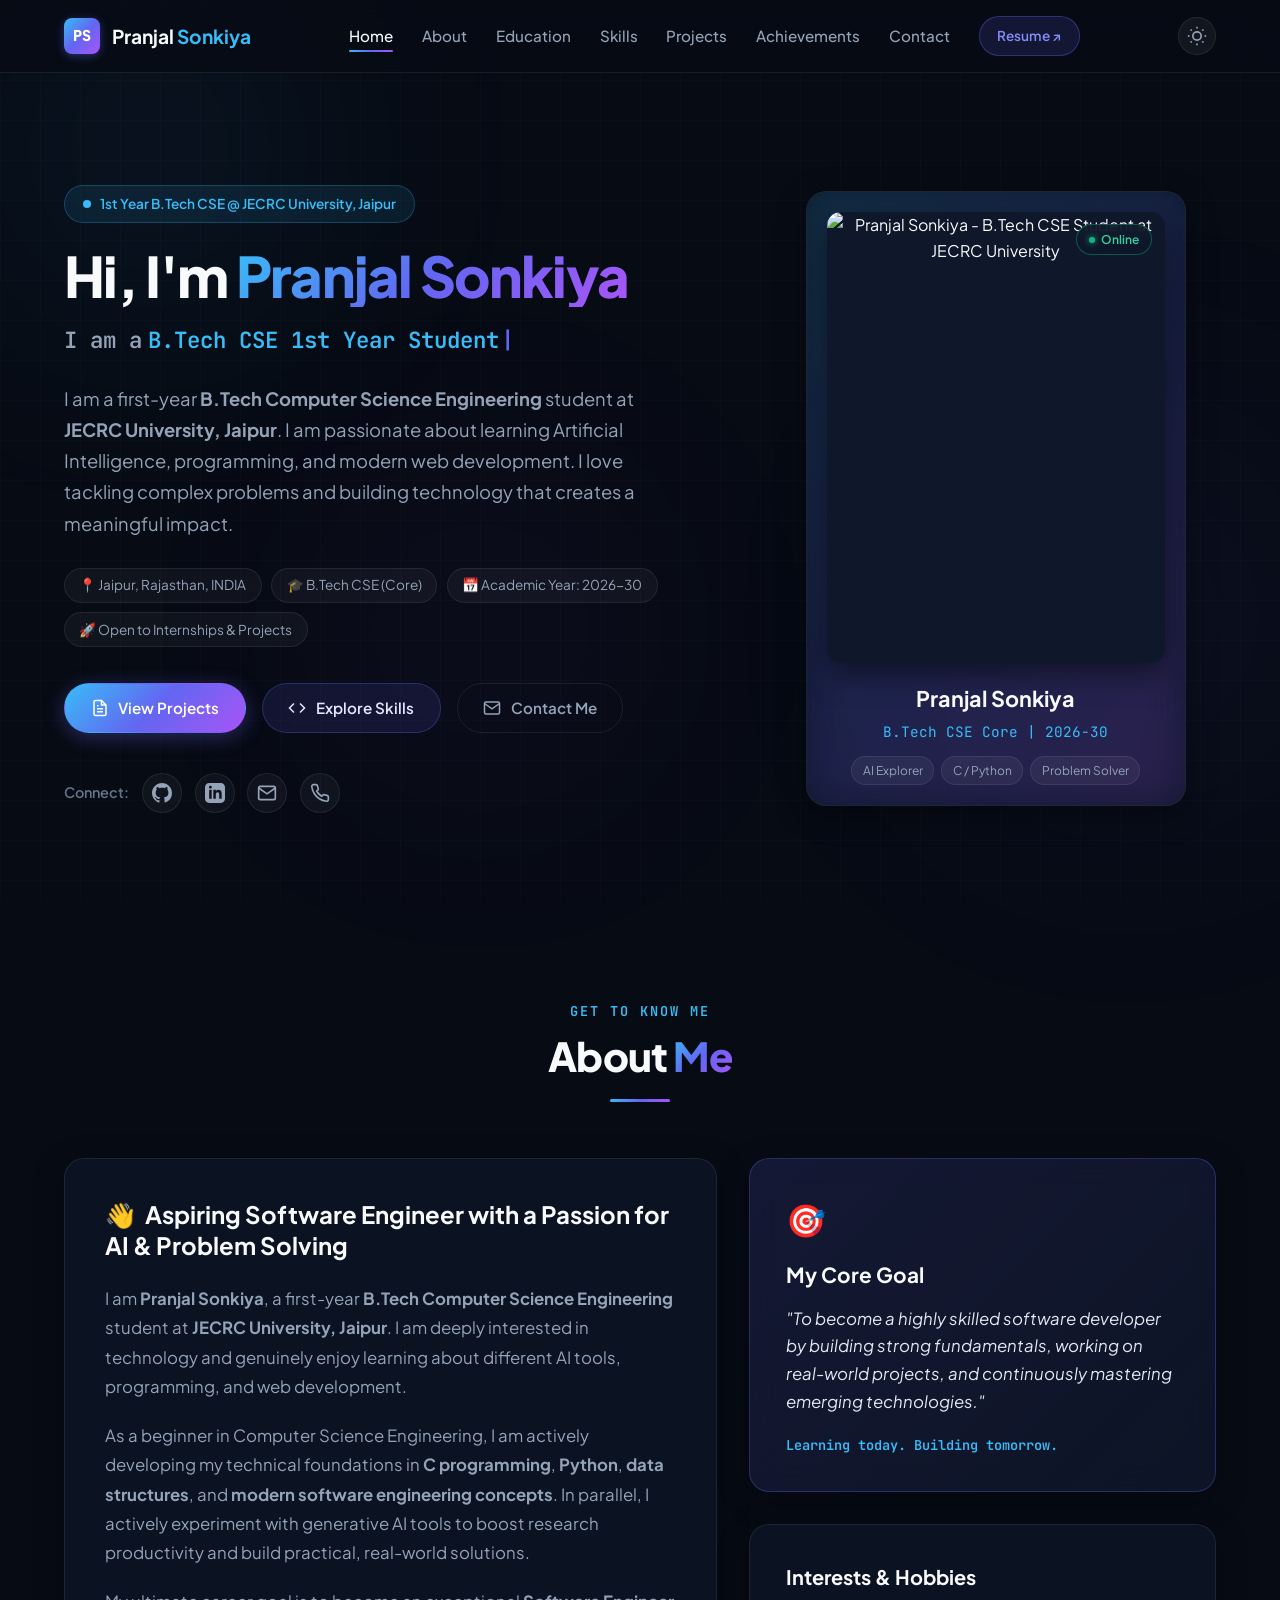
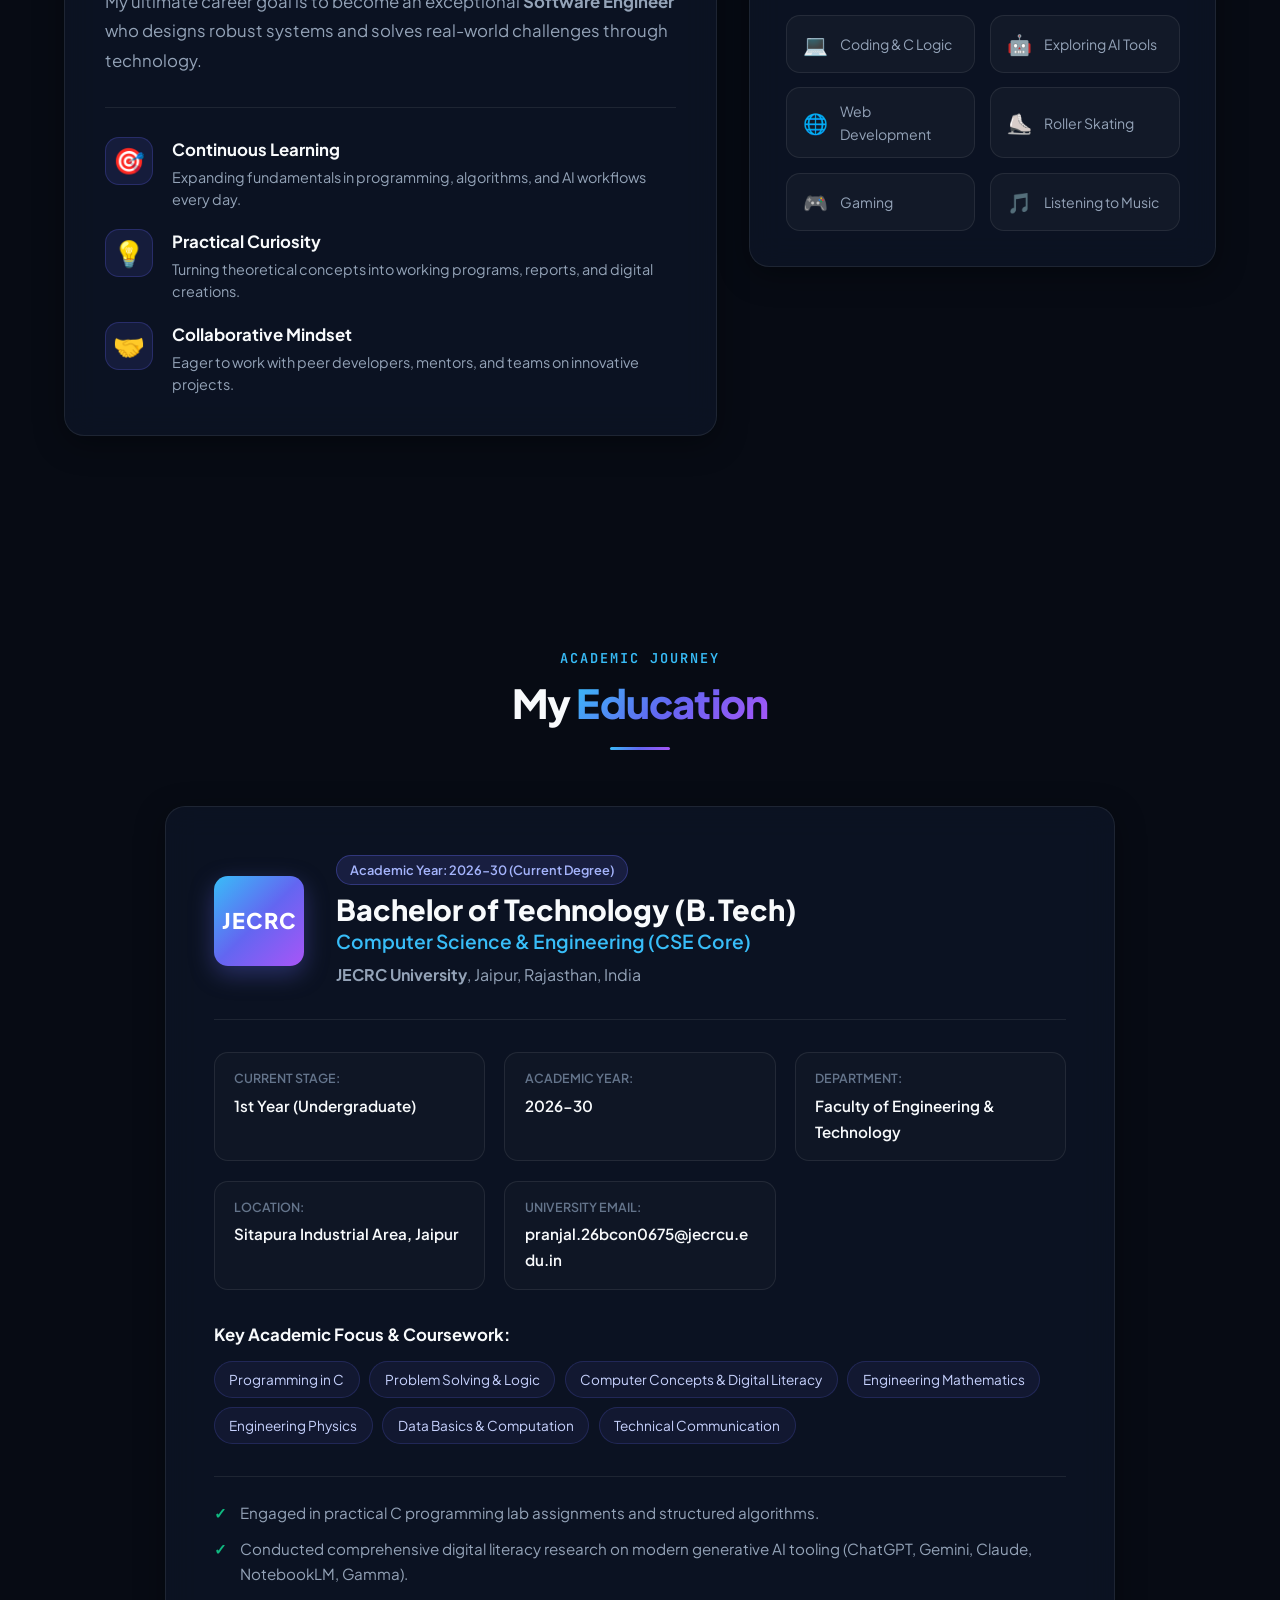
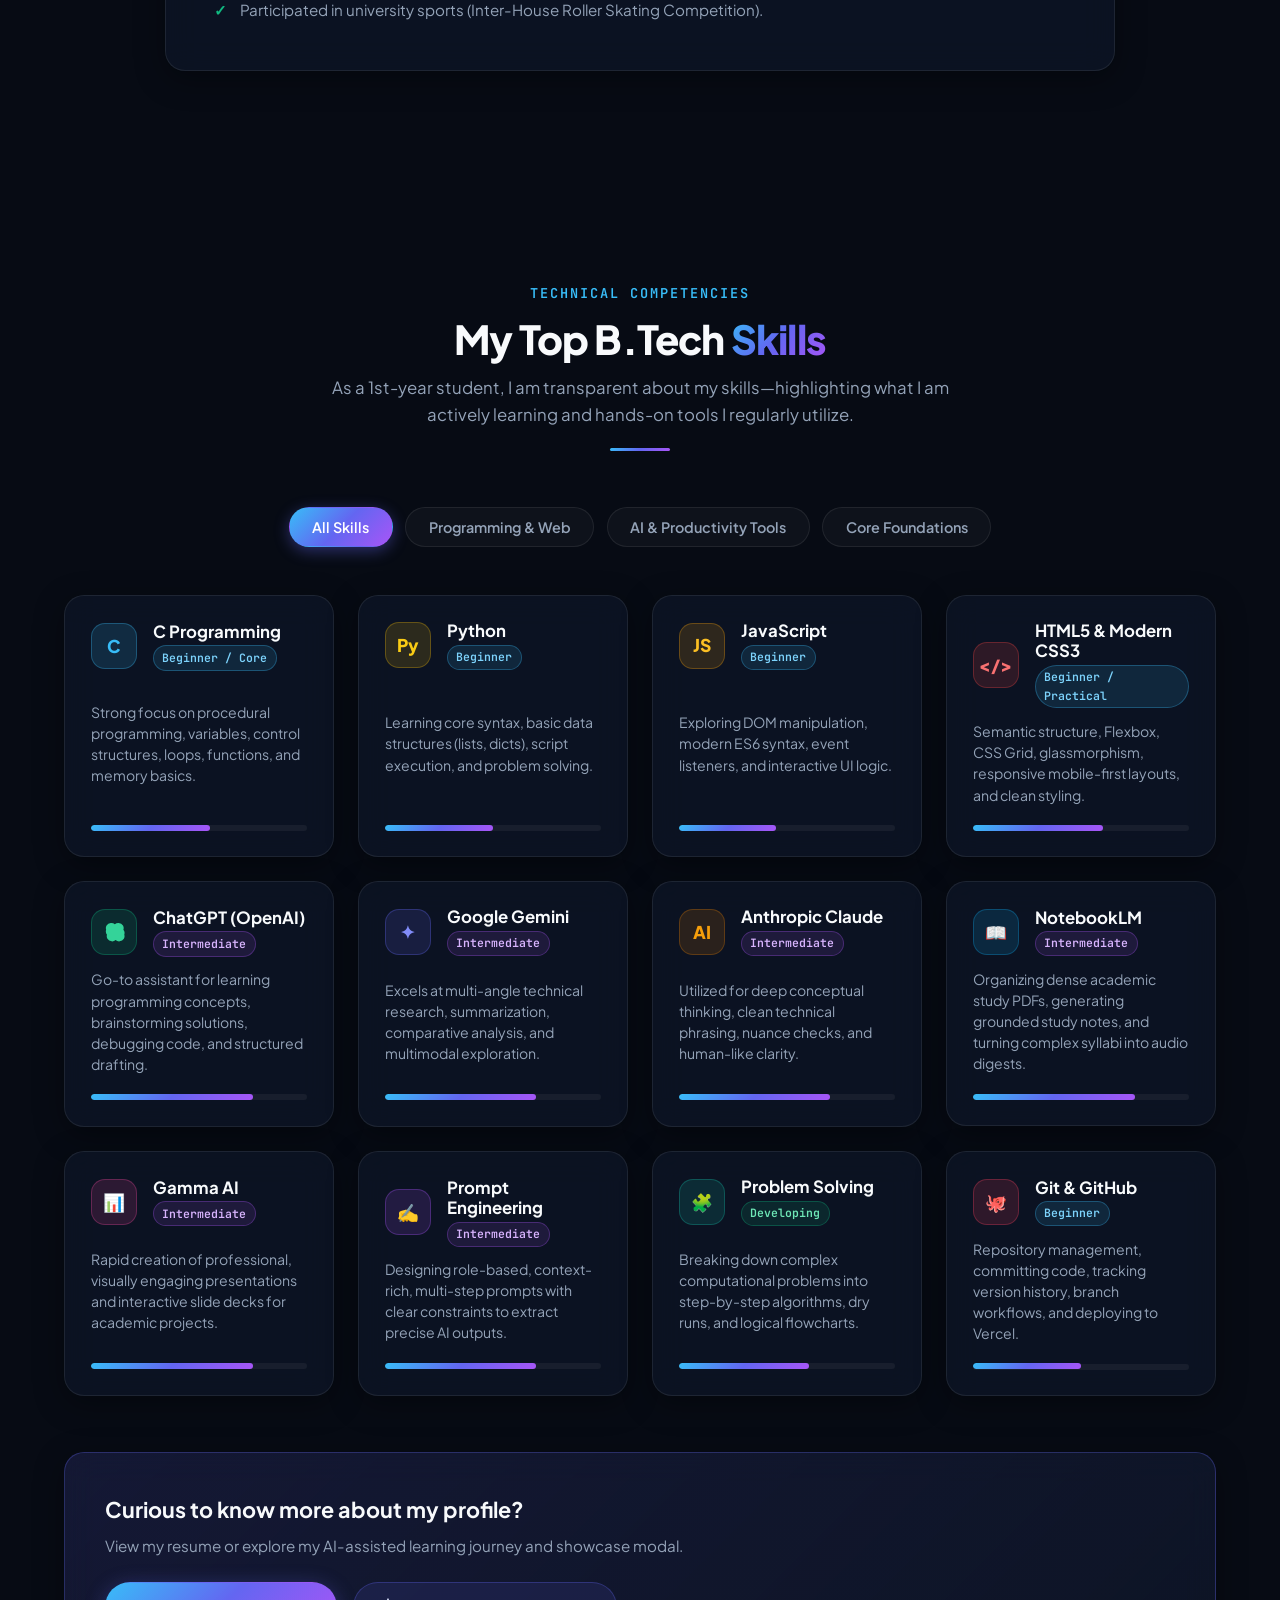
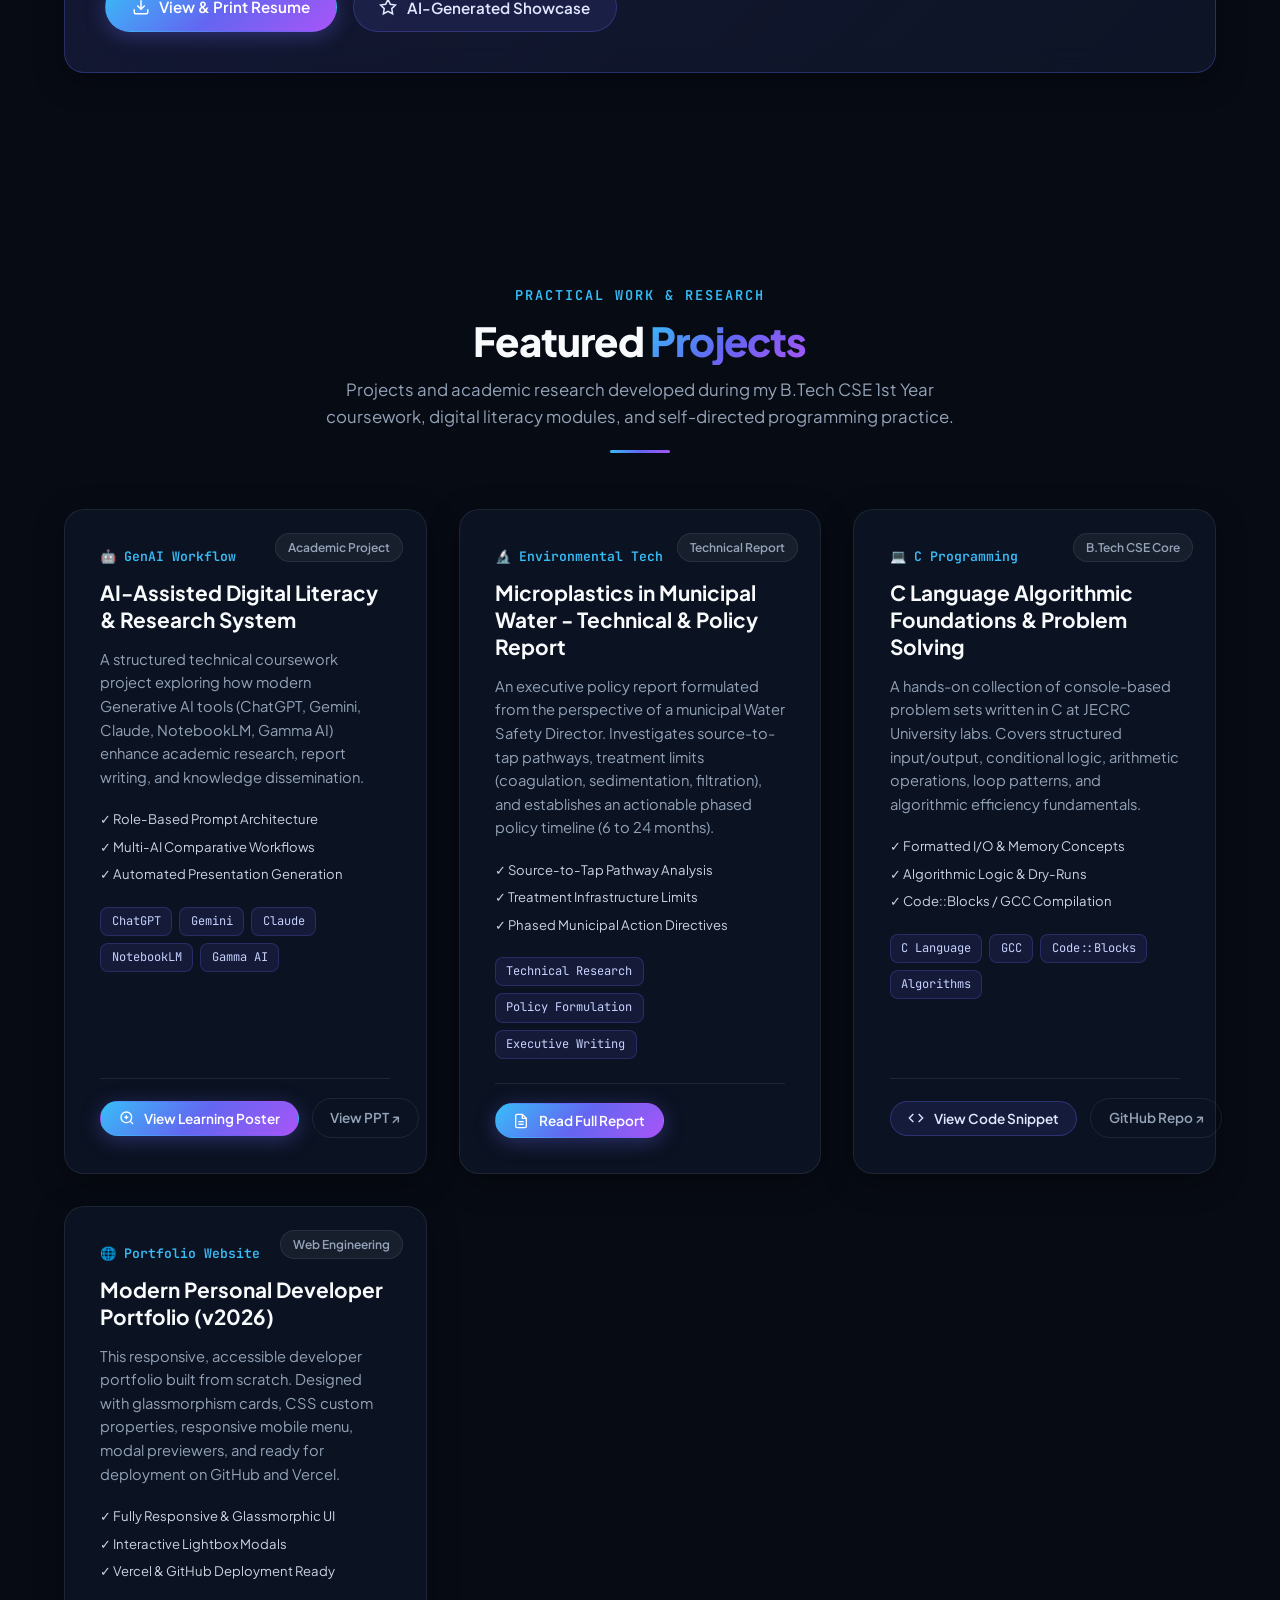
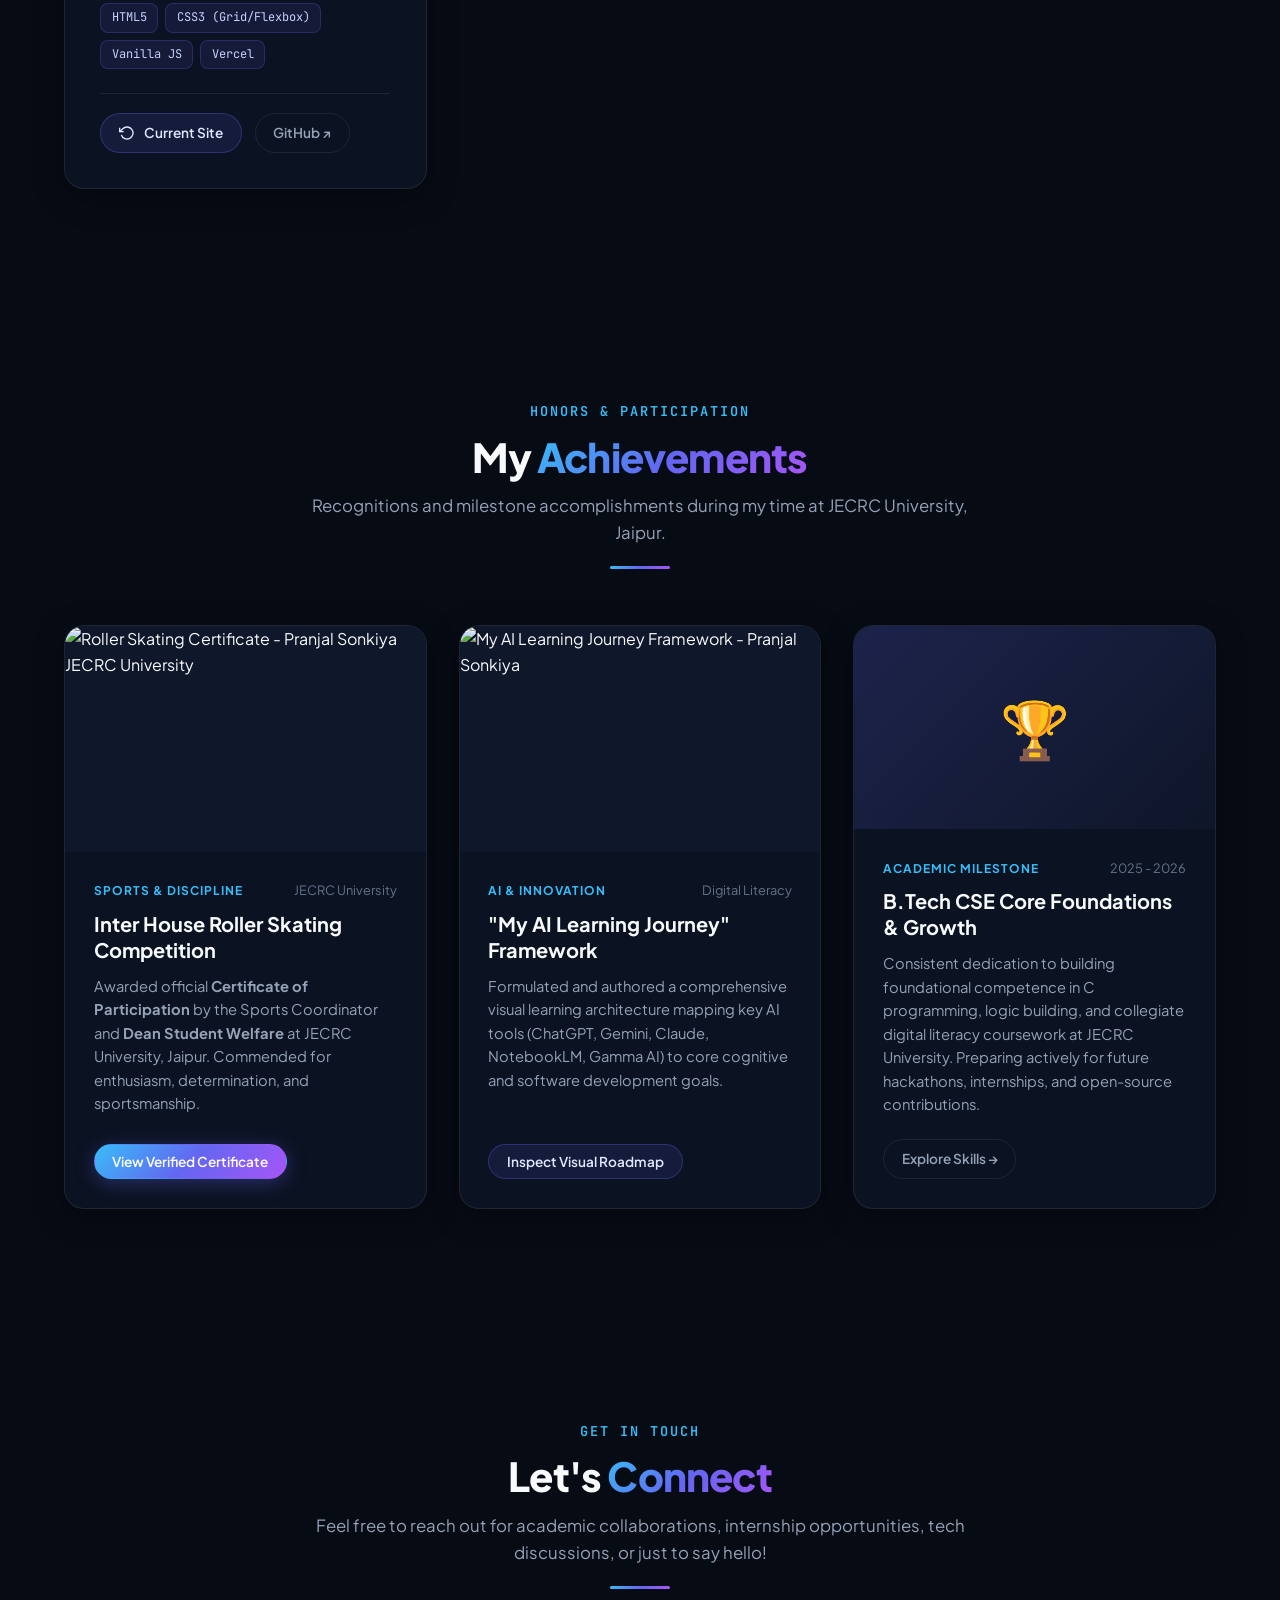
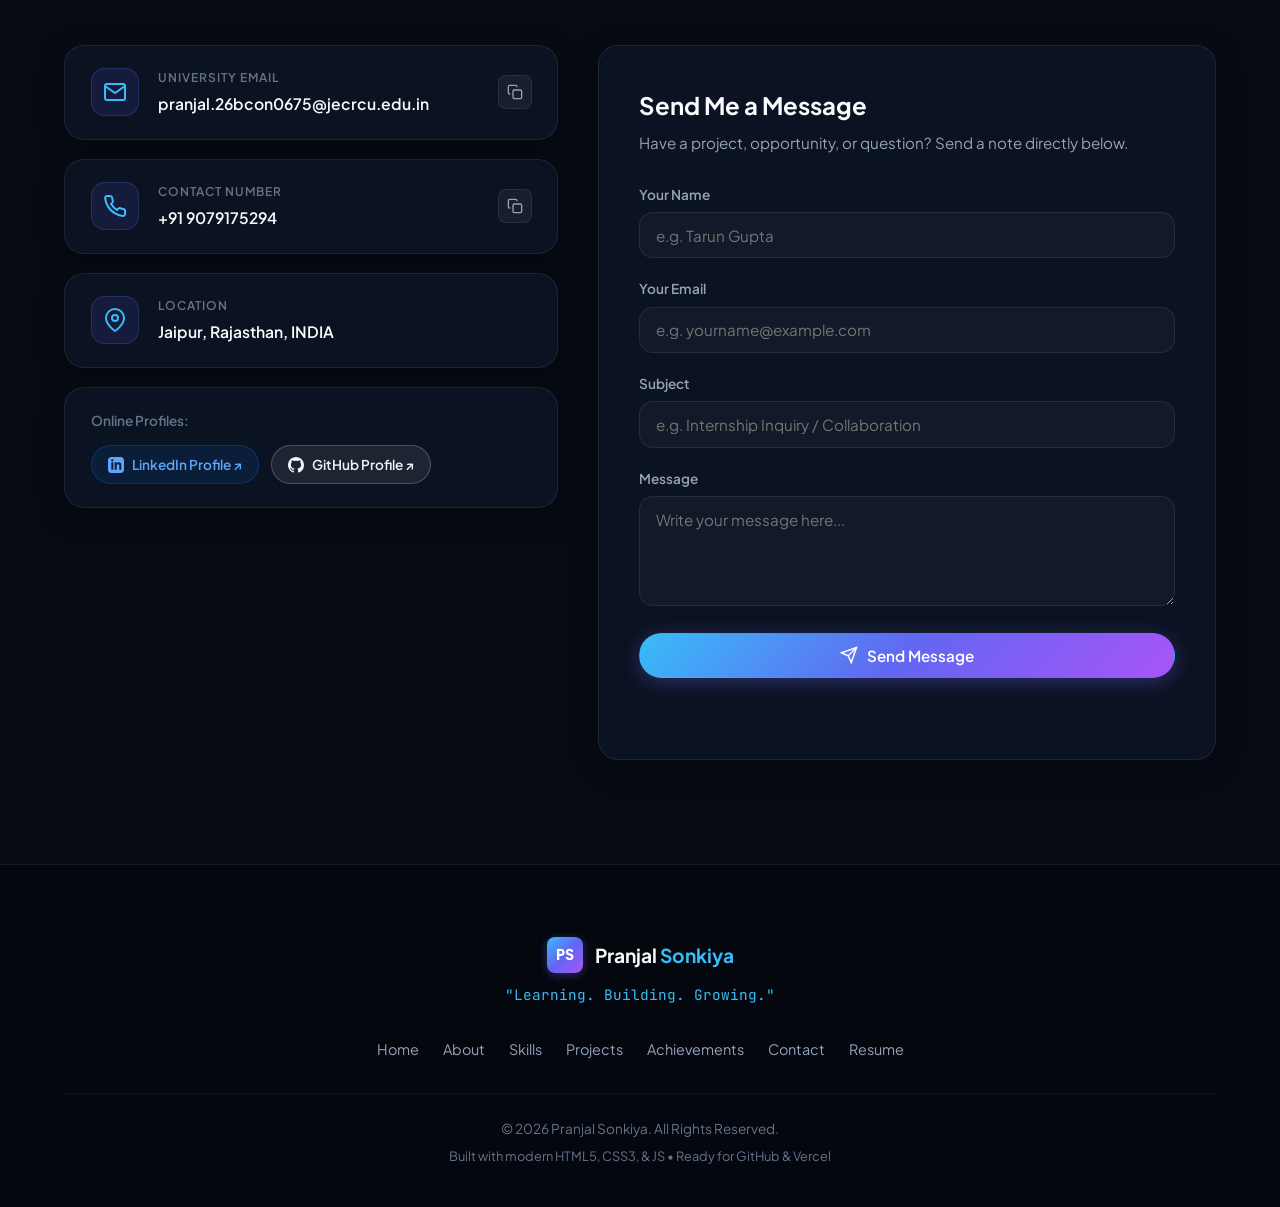
==== commit 09b42220: "Update index.html" ====
--- a/index.html
+++ b/index.html
@@ -1096,5 +1096,7 @@
   </div>
 
   <script src="script.js"></script>
+  <script src="https://cdn.botpress.cloud/webchat/v5.0/inject.js"></script>
+<script src="https://files.bpcontent.cloud/2026/10/07/13/20261007130741-MIOKTQOF.js" defer></script>
 </body>
 </html>
